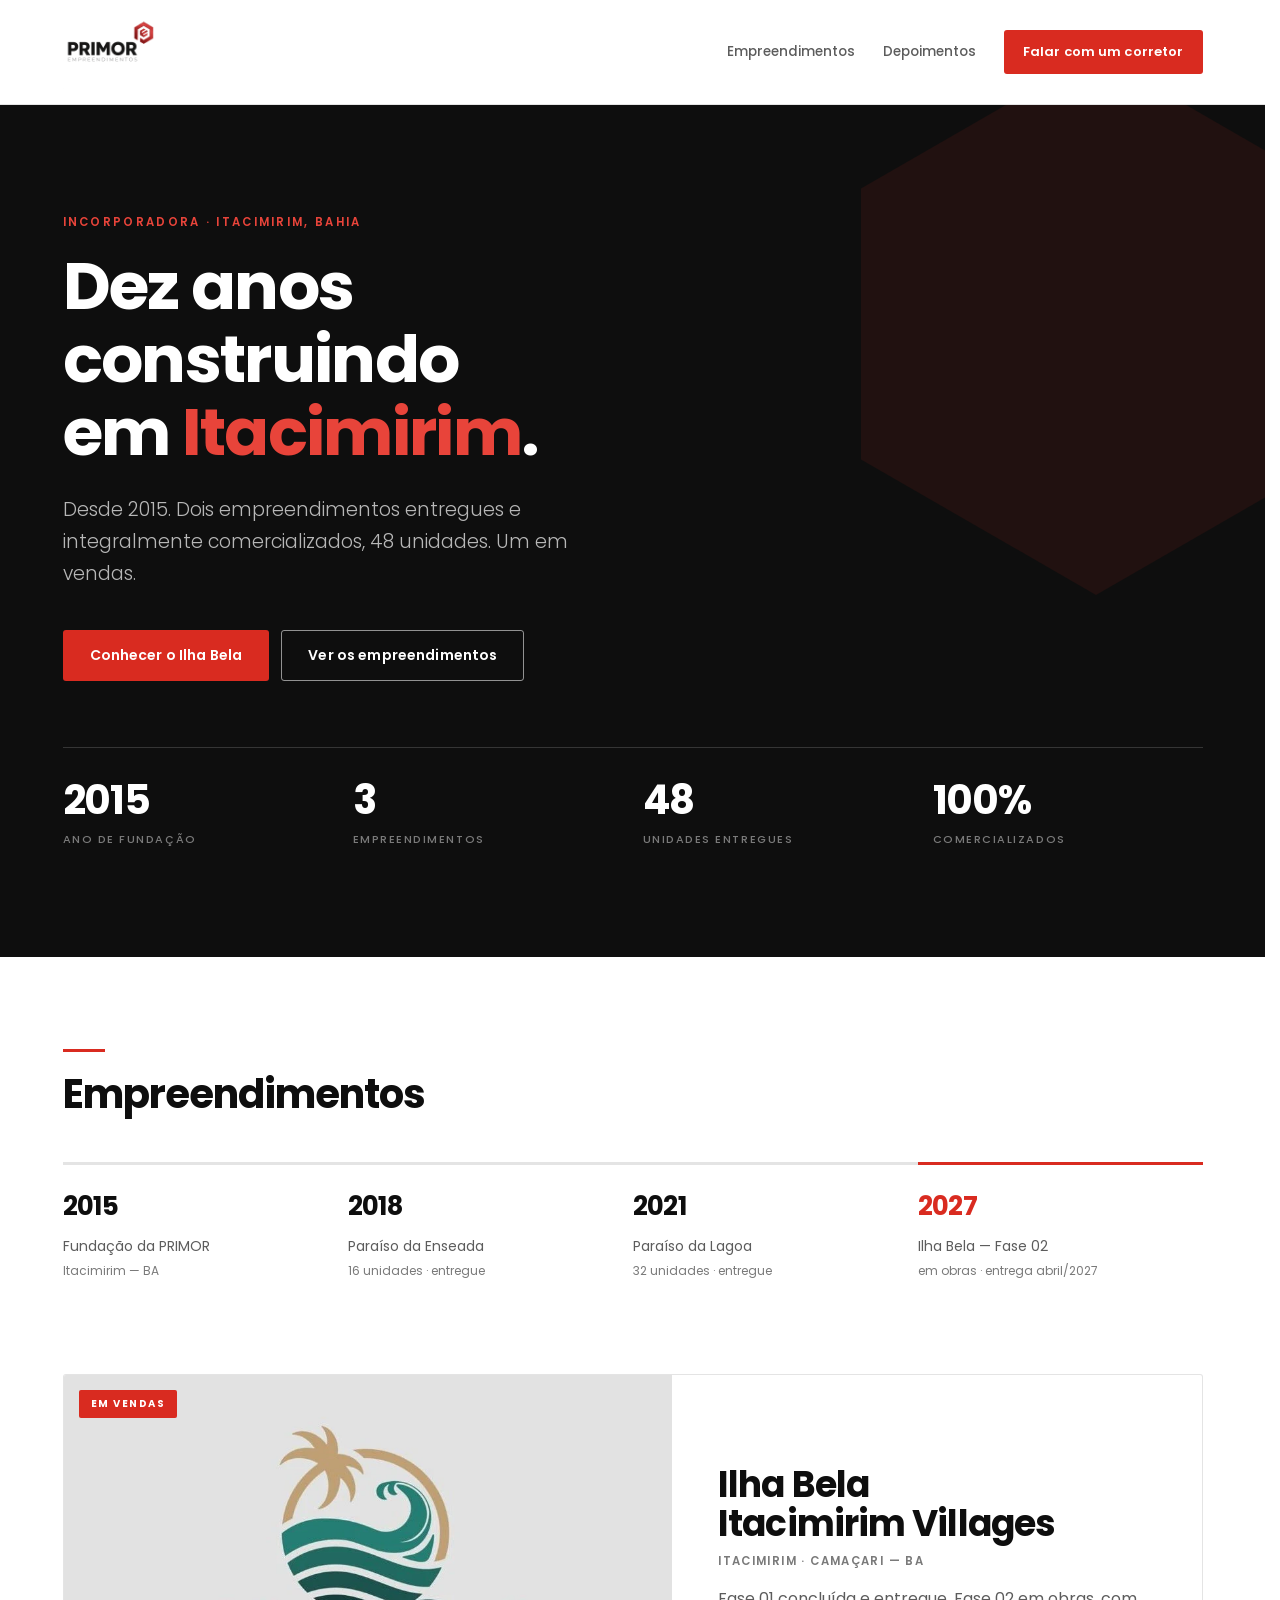
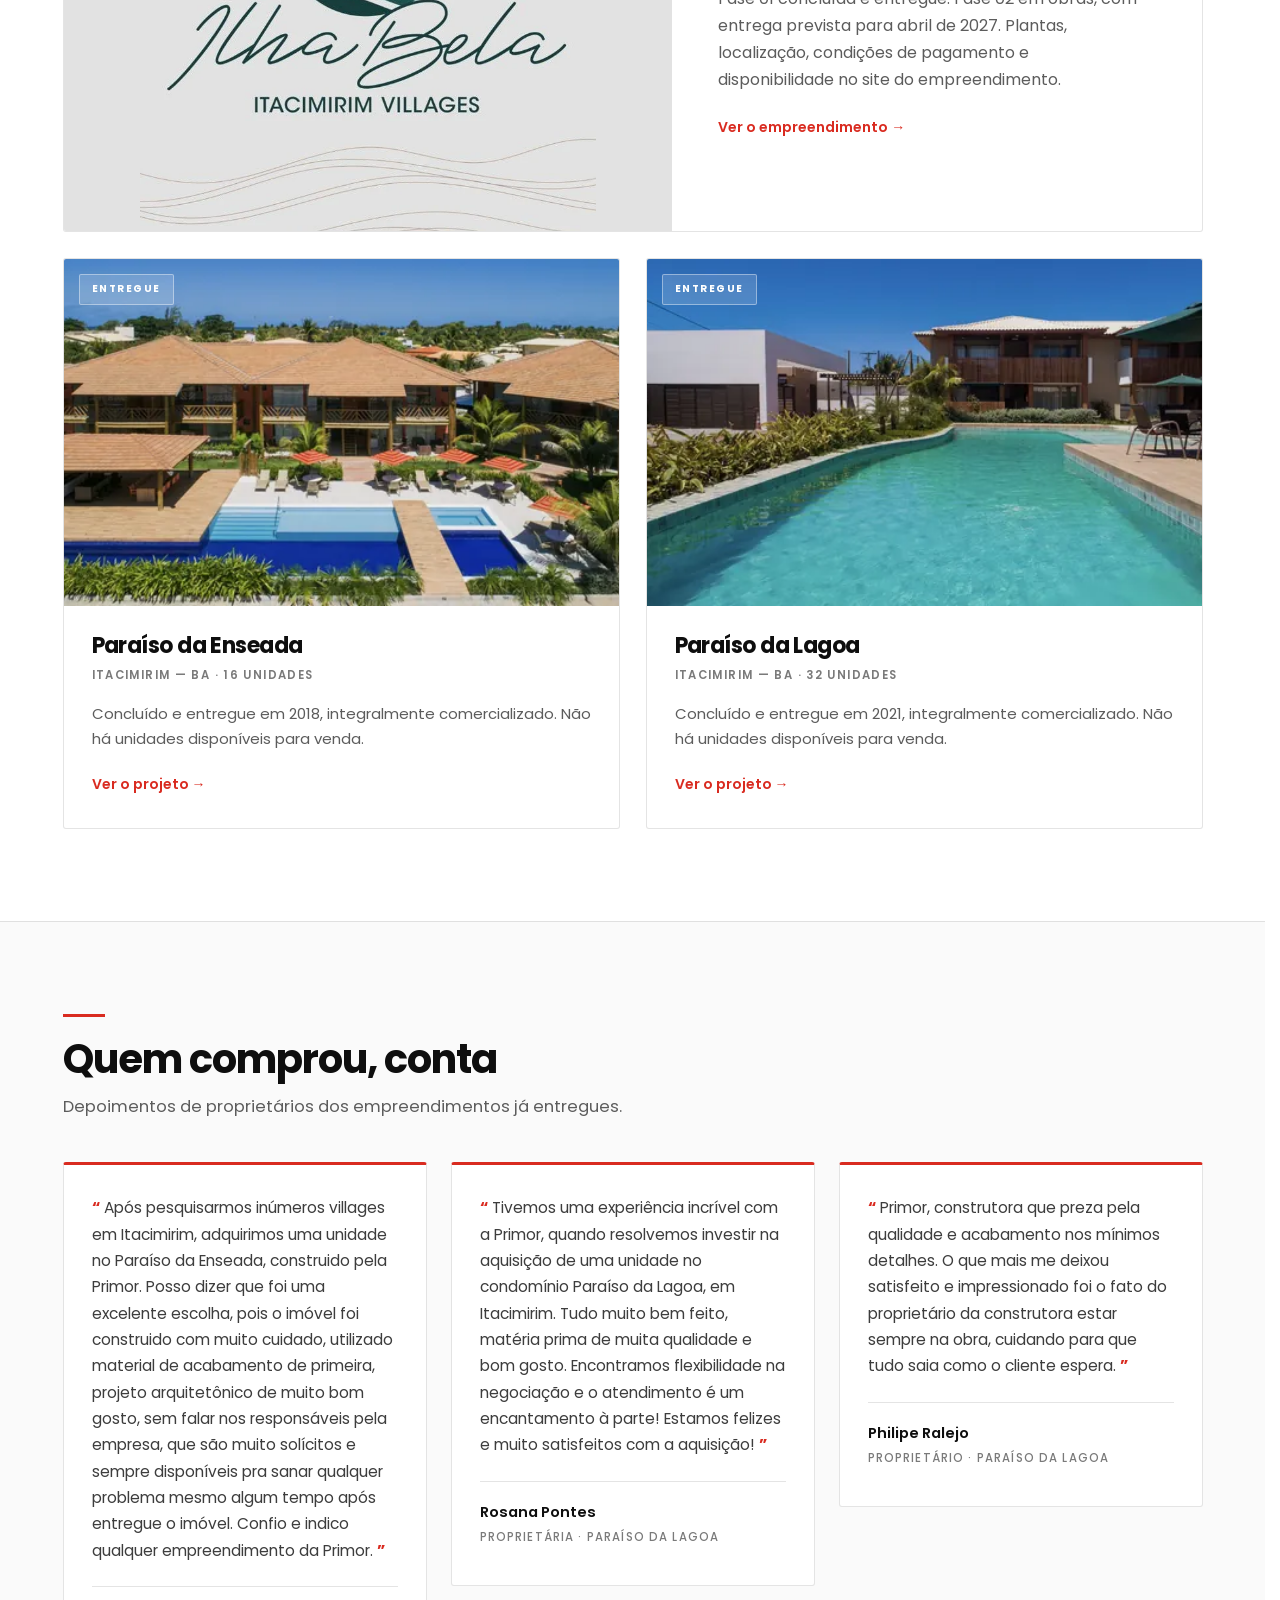
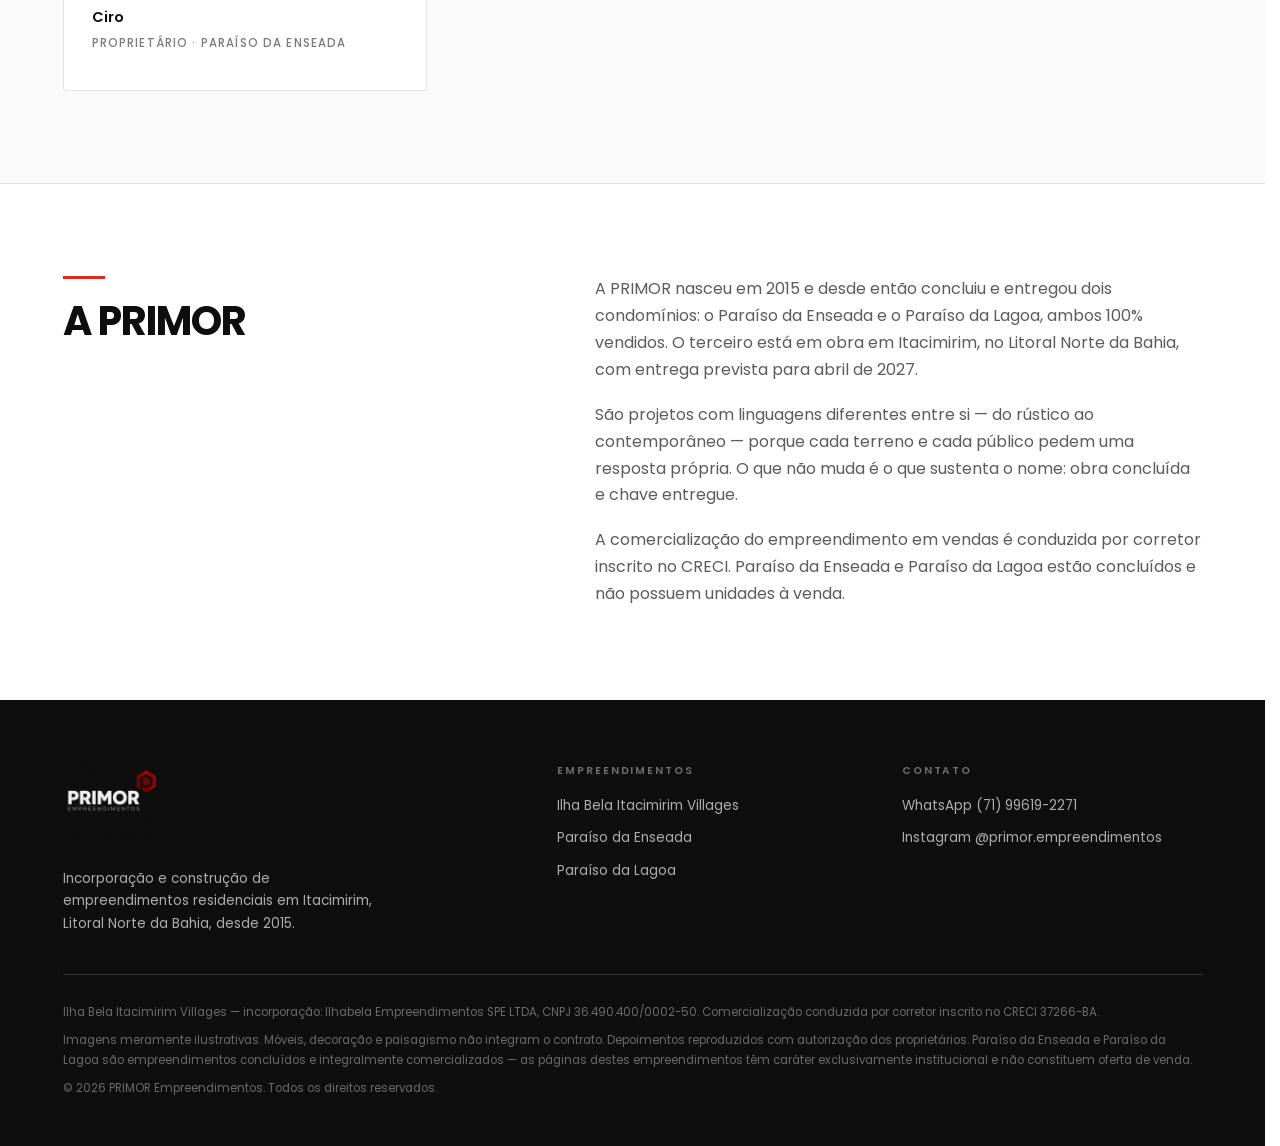
==== index.html @ a31a8852 "Capa do Ilha Bela passa a ser a logo oficial do empreendimento Substitui a composicao que eu tinha m" ====
<!doctype html>
<html lang="pt-BR">
<head>
<meta charset="utf-8">
<meta name="viewport" content="width=device-width, initial-scale=1">
<title>PRIMOR Empreendimentos — Incorporadora em Itacimirim, Bahia</title>
<meta name="description" content="Incorporadora atuante em Itacimirim, Litoral Norte da Bahia, desde 2015. Paraíso da Enseada e Paraíso da Lagoa entregues, 48 unidades. Ilha Bela Itacimirim Villages em vendas.">
<link rel="canonical" href="https://primor-construcoes.vercel.app/">

<meta property="og:type" content="website">
<meta property="og:locale" content="pt_BR">
<meta property="og:site_name" content="PRIMOR Empreendimentos">
<meta property="og:title" content="PRIMOR Empreendimentos — Incorporadora em Itacimirim, Bahia">
<meta property="og:description" content="Desde 2015 em Itacimirim. Três empreendimentos, 48 unidades entregues e um em vendas.">
<meta property="og:url" content="https://primor-construcoes.vercel.app/">
<!-- CONFIRMAR: og:image precisa ser foto real de empreendimento (1200x630), não a logo. -->
<meta property="og:image" content="https://primor-construcoes.vercel.app/assets/img/og-primor.jpg">
<meta name="twitter:card" content="summary_large_image">
<meta name="theme-color" content="#0e0e0e">

<link rel="preconnect" href="https://fonts.googleapis.com">
<link rel="preconnect" href="https://fonts.gstatic.com" crossorigin>
<link href="https://fonts.googleapis.com/css2?family=Poppins:wght@300;400;500;600;700;800&display=swap" rel="stylesheet">
<link rel="icon" type="image/png" sizes="32x32" href="/assets/img/favicon-32.png">
<link rel="apple-touch-icon" href="/assets/img/favicon-180.png">
<link rel="stylesheet" href="/assets/css/primor.css">

<style>
  /* ---- Hero: preto, como a logo. Vermelho so no acento. ---- */
  .hero {
    position: relative;
    background: var(--preto);
    color: #fff;
    padding: 108px 0 92px;
    overflow: hidden;
  }
  /* Hexagono da marca como textura de fundo, bem discreto. */
  .hero::before {
    content: ""; position: absolute; top: -52px; right: -66px;
    width: 470px; height: 542px;
    background: var(--vermelho); opacity: .09;
    clip-path: polygon(50% 0%, 100% 25%, 100% 75%, 50% 100%, 0% 75%, 0% 25%);
  }
  @media (max-width: 860px) { .hero::before { width: 320px; height: 370px; right: -120px; } }
  .hero .wrap { position: relative; z-index: 1; }
  .hero h1 { font-size: clamp(36px, 6vw, 66px); color: #fff; max-width: 16ch; }
  .hero h1 em { font-style: normal; color: var(--vermelho-vivo); }
  .hero p.lead {
    font-size: clamp(16px, 2vw, 19px); color: rgba(255,255,255,.7);
    max-width: 50ch; margin: 26px 0 0; font-weight: 300;
  }
  .hero .acoes { display: flex; flex-wrap: wrap; gap: 12px; margin-top: 40px; }

  .numeros {
    display: grid; grid-template-columns: repeat(4, 1fr);
    border-top: 1px solid var(--linha-clara);
    margin-top: 66px; padding-top: 32px; gap: 20px;
  }
  @media (max-width: 720px) { .numeros { grid-template-columns: repeat(2, 1fr); row-gap: 30px; } }
  .numeros dt { font-size: clamp(28px, 3.8vw, 40px); font-weight: 700; line-height: 1; color: #fff; letter-spacing: -.03em; }
  .numeros dd {
    margin: 10px 0 0; font-size: 11px; letter-spacing: .14em; text-transform: uppercase;
    color: rgba(255,255,255,.45); font-weight: 500;
  }

  /* ---- Empreendimentos ---- */
  .card {
    display: block; text-decoration: none;
    background: var(--branco); border: 1px solid var(--linha); border-radius: var(--radius);
    overflow: hidden;
    transition: transform .22s ease, box-shadow .22s ease, border-color .22s ease;
  }
  .card:hover { transform: translateY(-3px); box-shadow: 0 16px 36px rgba(14,14,14,.10); border-color: rgba(14,14,14,.22); }

  .card-foto { position: relative; background: var(--cinza-100); aspect-ratio: 16 / 10; }
  .card-foto img { width: 100%; height: 100%; object-fit: cover; }
  .card-foto .tag { position: absolute; top: 15px; left: 15px; }
  .card-foto.vazia::after {
    content: "foto pendente de catalogacao";
    position: absolute; inset: 0; display: flex; align-items: center; justify-content: center;
    font-size: 11px; letter-spacing: .14em; text-transform: uppercase; color: var(--cinza-500);
    background: repeating-linear-gradient(45deg, #f2f2f2, #f2f2f2 10px, #e8e8e8 10px, #e8e8e8 20px);
  }
  /* A capa do Ilha Bela e a logo do empreendimento, nao uma foto: ela e
     quadrada e o card e 4:3. Com "contain" nada e cortado, e o fundo do
     card usa o mesmo cinza da arte, entao as faixas laterais somem. */
  .card-foto--marca { background: #e2e2e2; }
  .card-foto--marca img { object-fit: contain; }
  .card:hover .card-foto--marca img { transform: none; }

  .card-corpo { padding: 28px 28px 30px; }
  .card-corpo h3 { font-size: 22px; margin-bottom: 8px; }
  .card-local {
    font-size: 11.5px; letter-spacing: .12em; text-transform: uppercase;
    color: var(--cinza-500); font-weight: 600; margin: 0 0 15px;
  }
  .card-corpo p.desc { margin: 0; color: var(--cinza-600); font-size: 15px; }
  .card-link { display: inline-block; margin-top: 22px; font-weight: 600; font-size: 14px; color: var(--vermelho); }

  /* O unico empreendimento em vendas ocupa o dobro do peso visual. */
  .destaque { display: grid; grid-template-columns: 1.15fr 1fr; margin-bottom: 26px; }
  @media (max-width: 880px) { .destaque { grid-template-columns: 1fr; } }
  .destaque .card-foto { aspect-ratio: 4 / 3; height: 100%; }
  .destaque .card-corpo { padding: 46px 46px 48px; display: flex; flex-direction: column; justify-content: center; }
  .destaque .card-corpo h3 { font-size: clamp(26px, 3.2vw, 36px); }
  .destaque .card-corpo p.desc { font-size: 16px; max-width: 42ch; }
  @media (max-width: 880px) { .destaque .card-corpo { padding: 30px 24px 34px; } }

  .grade-dupla { display: grid; grid-template-columns: 1fr 1fr; gap: 26px; }
  @media (max-width: 780px) { .grade-dupla { grid-template-columns: 1fr; } }

  /* ---- Linha do tempo ---- */
  .linha-tempo { display: grid; grid-template-columns: repeat(4, 1fr); gap: 0; margin-top: 46px; }
  @media (max-width: 820px) { .linha-tempo { grid-template-columns: 1fr 1fr; row-gap: 34px; } }
  @media (max-width: 460px) { .linha-tempo { grid-template-columns: 1fr; } }
  .marco { padding-right: 26px; border-top: 3px solid var(--cinza-200); padding-top: 20px; position: relative; }
  .marco.ativo { border-top-color: var(--vermelho); }
  .marco b { display: block; font-size: 26px; font-weight: 700; letter-spacing: -.02em; margin-bottom: 6px; }
  .marco.ativo b { color: var(--vermelho); }
  .marco span { font-size: 14px; color: var(--cinza-600); display: block; }
  .marco small { font-size: 12px; color: var(--cinza-500); display: block; margin-top: 3px; }

  /* ---- Sobre ---- */
  .sobre-grid { display: grid; grid-template-columns: 1fr 1.3fr; gap: 66px; align-items: start; }
  @media (max-width: 880px) { .sobre-grid { grid-template-columns: 1fr; gap: 30px; } }
  .sobre-grid p { color: var(--cinza-600); font-size: 16px; margin: 0 0 18px; }
  .sobre-grid p:last-child { margin-bottom: 0; }
</style>
<script>/* Marca que ha JavaScript: sem esta classe o CSS de movimento
   nao se aplica e a pagina aparece inteira, estatica. */
document.documentElement.classList.add("motion");</script>
</head>
<body>

<header class="topo">
  <div class="wrap">
    <!-- Wordmark tipografico. Quando a logo oficial estiver em
         /assets/img/logo-primor.svg, trocar este bloco por um <img>. -->
    <a class="marca" href="/">
      <img src="/assets/img/logo-primor.webp" alt="PRIMOR Empreendimentos" width="400" height="323">
    </a>
    <nav>
      <a href="#empreendimentos" class="oculta-mobile">Empreendimentos</a>
      <a href="#depoimentos" class="oculta-mobile">Depoimentos</a>
      <a class="btn btn-primario btn-compacto"
         href="https://wa.me/5571996192271?text=Ol%C3%A1%21%20Vim%20pelo%20site%20da%20PRIMOR%20e%20quero%20informa%C3%A7%C3%B5es%20sobre%20o%20Ilha%20Bela%20Itacimirim%20Villages."
         target="_blank" rel="noopener">Falar com um corretor</a>
    </nav>
  </div>
</header>

<main>

  <section class="hero">
    <div class="wrap">
      <p class="eyebrow eyebrow-claro">Incorporadora &middot; Itacimirim, Bahia</p>
      <h1>Dez anos construindo em <em>Itacimirim</em>.</h1>
      <p class="lead">
        Desde 2015. Dois empreendimentos entregues e integralmente comercializados,
        48 unidades. Um em vendas.
      </p>
      <div class="acoes">
        <a class="btn btn-primario" href="/ilhabela/">Conhecer o Ilha Bela</a>
        <a class="btn btn-inverso" href="#empreendimentos">Ver os empreendimentos</a>
      </div>

      <dl class="numeros">
        <div><dt>2015</dt><dd>Ano de fundação</dd></div>
        <div><dt>3</dt><dd>Empreendimentos</dd></div>
        <div><dt>48</dt><dd>Unidades entregues</dd></div>
        <div><dt>100%</dt><dd>Comercializados</dd></div>
      </dl>
    </div>
  </section>

  <section class="secao" id="empreendimentos">
    <div class="wrap">
      <hr class="filete">
      <h2 class="titulo-secao">Empreendimentos</h2>

      <div class="linha-tempo">
        <div class="marco">
          <b>2015</b><span>Fundação da PRIMOR</span><small>Itacimirim &mdash; BA</small>
        </div>
        <div class="marco">
          <b>2018</b><span>Paraíso da Enseada</span><small>16 unidades &middot; entregue</small>
        </div>
        <div class="marco">
          <b>2021</b><span>Paraíso da Lagoa</span><small>32 unidades &middot; entregue</small>
        </div>
        <div class="marco ativo">
          <b>2027</b><span>Ilha Bela &mdash; Fase 02</span><small>em obras &middot; entrega abril/2027</small>
        </div>
      </div>
    </div>
  </section>

  <section class="secao secao-cinza" style="padding-top:0; background:var(--branco); border:0;">
    <div class="wrap">

      <!-- DESTAQUE: unico empreendimento com unidades disponíveis. -->
      <a class="card destaque" href="/ilhabela/">
        <div class="card-foto card-foto--marca">
          <img src="/assets/img/capa-ilhabela.webp" alt="Ilha Bela Itacimirim Villages"
               width="696" height="696" fetchpriority="high">
          <span class="tag tag-vendas">Em vendas</span>
        </div>
        <div class="card-corpo">
          <h3>Ilha Bela Itacimirim Villages</h3>
          <p class="card-local">Itacimirim &middot; Camaçari &mdash; BA</p>
          <p class="desc">
            Fase 01 concluída e entregue. Fase 02 em obras, com entrega prevista para abril de 2027.
            Plantas, localização, condições de pagamento e disponibilidade no site do empreendimento.
          </p>
          <span class="card-link">Ver o empreendimento &rarr;</span>
        </div>
      </a>

      <div class="grade-dupla">

        <a class="card" href="/paraiso-da-enseada/">
          <div class="card-foto">
            <img src="/paraiso-da-enseada/fotos/019-thumb.webp" alt="Vista aérea do Paraíso da Enseada" loading="lazy" width="520" height="347">
            <span class="tag tag-entregue">Entregue</span>
          </div>
          <div class="card-corpo">
            <h3>Paraíso da Enseada</h3>
            <p class="card-local">Itacimirim &mdash; BA &middot; 16 unidades</p>
            <p class="desc">
              Concluído e entregue em 2018, integralmente comercializado.
              Não há unidades disponíveis para venda.
            </p>
            <span class="card-link">Ver o projeto &rarr;</span>
          </div>
        </a>

        <a class="card" href="/paraiso-da-lagoa/">
          <div class="card-foto">
            <img src="/paraiso-da-lagoa/fotos/002-thumb.webp" alt="Piscina do Paraíso da Lagoa" loading="lazy" width="520" height="347">
            <span class="tag tag-entregue">Entregue</span>
          </div>
          <div class="card-corpo">
            <h3>Paraíso da Lagoa</h3>
            <p class="card-local">Itacimirim &mdash; BA &middot; 32 unidades</p>
            <p class="desc">
              Concluído e entregue em 2021, integralmente comercializado.
              Não há unidades disponíveis para venda.
            </p>
            <span class="card-link">Ver o projeto &rarr;</span>
          </div>
        </a>

      </div>
    </div>
  </section>

  <section class="secao secao-cinza" id="depoimentos">
    <div class="wrap">
      <hr class="filete">
      <h2 class="titulo-secao" style="margin-bottom:12px;">Quem comprou, conta</h2>
      <p style="color:var(--cinza-600); max-width:54ch; margin:0 0 42px;">
        Depoimentos de proprietários dos empreendimentos já entregues.
      </p>

      <div class="depoimentos">

        <figure class="depoimento">
          <blockquote>
            Após pesquisarmos inúmeros villages em Itacimirim, adquirimos uma unidade no
            Paraíso da Enseada, construido pela Primor. Posso dizer que foi uma excelente
            escolha, pois o imóvel foi construido com muito cuidado, utilizado material de
            acabamento de primeira, projeto arquitetônico de muito bom gosto, sem falar nos
            responsáveis pela empresa, que são muito solícitos e sempre disponíveis pra sanar
            qualquer problema mesmo algum tempo após entregue o imóvel. Confio e indico
            qualquer empreendimento da Primor.
          </blockquote>
          <footer>
            <cite>Ciro</cite>
            <p class="origem">Proprietário &middot; Paraíso da Enseada</p>
          </footer>
        </figure>

        <figure class="depoimento">
          <blockquote>
            Tivemos uma experiência incrível com a Primor, quando resolvemos investir na
            aquisição de uma unidade no condomínio Paraíso da Lagoa, em Itacimirim. Tudo
            muito bem feito, matéria prima de muita qualidade e bom gosto. Encontramos
            flexibilidade na negociação e o atendimento é um encantamento à parte! Estamos
            felizes e muito satisfeitos com a aquisição!
          </blockquote>
          <footer>
            <cite>Rosana Pontes</cite>
            <p class="origem">Proprietária &middot; Paraíso da Lagoa</p>
          </footer>
        </figure>

        <figure class="depoimento">
          <blockquote>
            Primor, construtora que preza pela qualidade e acabamento nos mínimos detalhes.
            O que mais me deixou satisfeito e impressionado foi o fato do proprietário da
            construtora estar sempre na obra, cuidando para que tudo saia como o cliente espera.
          </blockquote>
          <footer>
            <cite>Philipe Ralejo</cite>
            <p class="origem">Proprietário &middot; Paraíso da Lagoa</p>
          </footer>
        </figure>

      </div>
    </div>
  </section>

  <section class="secao" id="sobre">
    <div class="wrap sobre-grid">
      <div>
        <hr class="filete">
        <h2 class="titulo-secao">A PRIMOR</h2>
      </div>
      <div>
        <p>
          A PRIMOR nasceu em 2015 e desde então concluiu e entregou dois condomínios:
          o Paraíso da Enseada e o Paraíso da Lagoa, ambos 100% vendidos. O terceiro está
          em obra em Itacimirim, no Litoral Norte da Bahia, com entrega prevista para
          abril de 2027.
        </p>
        <p>
          São projetos com linguagens diferentes entre si &mdash; do rústico ao contemporâneo
          &mdash; porque cada terreno e cada público pedem uma resposta própria. O que não
          muda é o que sustenta o nome: obra concluída e chave entregue.
        </p>
        <p>
          A comercialização do empreendimento em vendas é conduzida por corretor inscrito
          no CRECI. Paraíso da Enseada e Paraíso da Lagoa estão concluídos e não possuem
          unidades à venda.
        </p>
      </div>
    </div>
  </section>

</main>

<footer class="rodape">
  <div class="wrap">
    <div class="rodape-grid">
      <div>
        <a class="marca" href="/">
          <img src="/assets/img/logo-primor-branca.webp" alt="PRIMOR Empreendimentos" width="400" height="323">
        </a>
        <p style="margin:20px 0 0; max-width:36ch;">
          Incorporação e construção de empreendimentos residenciais em Itacimirim,
          Litoral Norte da Bahia, desde 2015.
        </p>
      </div>
      <div>
        <h4>Empreendimentos</h4>
        <ul>
          <li><a href="/ilhabela/">Ilha Bela Itacimirim Villages</a></li>
          <li><a href="/paraiso-da-enseada/">Paraíso da Enseada</a></li>
          <li><a href="/paraiso-da-lagoa/">Paraíso da Lagoa</a></li>
        </ul>
      </div>
      <div>
        <h4>Contato</h4>
        <ul>
          <li><a href="https://wa.me/5571996192271?text=Ol%C3%A1%21%20Vim%20pelo%20site%20da%20PRIMOR%20e%20quero%20informa%C3%A7%C3%B5es%20sobre%20o%20Ilha%20Bela%20Itacimirim%20Villages." target="_blank" rel="noopener">WhatsApp (71) 99619-2271</a></li>
          <li><a href="https://www.instagram.com/primor.empreendimentos/" target="_blank" rel="noopener">Instagram &#64;primor.empreendimentos</a></li>
        </ul>
      </div>
    </div>

    <div class="rodape-legal">
      <p>
        Ilha Bela Itacimirim Villages &mdash; incorporação: Ilhabela Empreendimentos SPE LTDA,
        CNPJ 36.490.400/0002-50. Comercialização conduzida por corretor inscrito no CRECI 37266-BA.
      </p>
      <p>
        Imagens meramente ilustrativas. Móveis, decoração e paisagismo não integram o contrato.
        Depoimentos reproduzidos com autorização dos proprietários.
        Paraíso da Enseada e Paraíso da Lagoa são empreendimentos concluídos e integralmente
        comercializados &mdash; as páginas destes empreendimentos têm caráter exclusivamente
        institucional e não constituem oferta de venda.
      </p>
      <p>&copy; <span id="ano">2026</span> PRIMOR Empreendimentos. Todos os direitos reservados.</p>
    </div>
  </div>
</footer>

<script>document.getElementById("ano").textContent = new Date().getFullYear();</script>

<script type="application/ld+json">
{
  "@context": "https://schema.org",
  "@type": "Organization",
  "name": "PRIMOR Empreendimentos",
  "url": "https://primor-construcoes.vercel.app/",
  "foundingDate": "2015",
  "areaServed": "Itacimirim, Camaçari, Bahia, Brasil",
  "description": "Incorporadora e construtora de empreendimentos residenciais em Itacimirim, Litoral Norte da Bahia, atuante desde 2015."
}
</script>

<script src="/assets/js/motion.js" defer></script>

</body>
</html>
---- assets/css/primor.css ----
/* ==========================================================================
   PRIMOR Empreendimentos — identidade visual da marca
   Usado por: / (home), /paraiso-da-enseada/, /paraiso-da-lagoa/
   NAO usado por /ilhabela/ (mantem a paleta propria do empreendimento).

   Proporcao da marca: a logo e ~90% preto e ~10% vermelho (so o hexagono).
   O site segue a mesma proporcao. Vermelho e acento — CTA, filete, tag de
   "em vendas", hover. Nunca superficie grande.
   ========================================================================== */

:root {
  color-scheme: light;

  /* Marca */
  --preto:        #0e0e0e;
  --preto-puro:   #000000;
  --vermelho:     #d92b20;  /* CONFIRMAR contra o arquivo original da logo */
  --vermelho-vivo:#e8443a;  /* hover */
  --vermelho-fundo:#a31c16; /* faceta escura do hexagono */

  /* Neutros */
  --branco:     #ffffff;
  --cinza-50:   #fafafa;
  --cinza-100:  #f2f2f2;
  --cinza-200:  #e4e4e4;
  --cinza-500:  #7a7a7a;
  --cinza-600:  #5c5c5c;
  --cinza-700:  #3d3d3d;
  --linha:      rgba(14, 14, 14, .11);
  --linha-clara:rgba(255, 255, 255, .16);

  --fonte: "Poppins", -apple-system, BlinkMacSystemFont, "Segoe UI", Roboto, sans-serif;

  --gutter: 20px;
  --maxw: 1180px;
  --radius: 3px;
}

*, *::before, *::after { box-sizing: border-box; }
html { -webkit-text-size-adjust: 100%; scroll-behavior: smooth; }

body {
  margin: 0;
  background: var(--branco);
  color: var(--preto);
  font-family: var(--fonte);
  font-size: 16.5px;
  line-height: 1.68;
  font-weight: 400;
  -webkit-font-smoothing: antialiased;
  overflow-x: hidden;
}

img { max-width: 100%; height: auto; display: block; }
a { color: inherit; }

h1, h2, h3 {
  font-family: var(--fonte);
  font-weight: 700;
  letter-spacing: -.025em;
  line-height: 1.1;
  margin: 0;
  text-wrap: balance;
}

.wrap { width: 100%; max-width: var(--maxw); margin: 0 auto; padding: 0 var(--gutter); }

.eyebrow {
  font-size: 11.5px;
  letter-spacing: .2em;
  text-transform: uppercase;
  font-weight: 600;
  color: var(--vermelho);
  margin: 0 0 18px;
}
.eyebrow-claro { color: var(--vermelho-vivo); }

/* --- Marcador de dado nao confirmado -------------------------------------
   Visivel de proposito. Nada com esta classe pode ir ao ar.                 */
.pendente {
  background: #fff3cd;
  border-bottom: 2px dotted #b8860b;
  color: #6b4e00;
  padding: 0 3px;
}

/* --- Marca ---------------------------------------------------------------
   O lockup da PRIMOR e quase quadrado (hexagono acima do wordmark), nao
   horizontal. Por isso o header e mais alto que o padrao: num header de 70px
   a logo caberia com ~55px de largura e "PRIMOR" ficaria ilegivel.
   ------------------------------------------------------------------------- */
.marca { display: inline-flex; text-decoration: none; line-height: 0; }
.marca img { height: 76px; width: auto; }
.rodape .marca img { height: 78px; }
@media (max-width: 640px) { .marca img { height: 58px; } }

/* --- Header ----------------------------------------------------------------
   104px porque a logo e um lockup quadrado: abaixo de ~76px de altura o
   "PRIMOR" vira borrao e o "EMPREENDIMENTOS" some.                           */
.topo {
  position: sticky; top: 0; z-index: 50;
  /* Fundo opaco, sem backdrop-filter: com o header encolhendo, o blur
     recompoe a cada quadro e deixa um fantasma da logo no tamanho antigo.
     A 93% de branco o efeito de vidro nem aparecia, e custava GPU em todo
     quadro de scroll. */
  background: #fff;
  border-bottom: 1px solid var(--linha);
}
.topo .wrap { display: flex; align-items: center; justify-content: space-between; height: 104px; gap: 16px; }
.topo nav { display: flex; align-items: center; gap: 28px; }

/* :not(.btn) e obrigatorio: sem isso este seletor (0,2,1) vence .btn-primario
   (0,1,0) e o texto do botao sai cinza em cima do vermelho. */
.topo nav a:not(.btn) {
  font-size: 13.5px; text-decoration: none; color: var(--cinza-600); font-weight: 500;
}
.topo nav a:not(.btn):hover { color: var(--vermelho); }
@media (max-width: 660px) { .topo nav a.oculta-mobile { display: none; } }
@media (max-width: 640px) { .topo .wrap { height: 84px; } }

/* --- Botoes ---------------------------------------------------------------- */
.btn {
  display: inline-flex; align-items: center; gap: 9px;
  padding: 13px 26px;
  font-family: var(--fonte); font-size: 14px; font-weight: 600; letter-spacing: .01em;
  text-decoration: none; border-radius: var(--radius);
  border: 1.5px solid transparent; cursor: pointer;
  transition: background .18s ease, color .18s ease, border-color .18s ease;
}
.btn-primario { background: var(--vermelho); color: #fff; }
.btn-primario:hover { background: var(--vermelho-vivo); }
.btn-preto { background: var(--preto); color: #fff; }
.btn-preto:hover { background: var(--vermelho); }
.btn-secundario { border-color: var(--preto); color: var(--preto); }
.btn-secundario:hover { background: var(--preto); color: #fff; }
.btn-inverso { border-color: rgba(255,255,255,.55); color: #fff; }
.btn-inverso:hover { background: #fff; color: var(--preto); }
.btn-compacto { padding: 10px 18px; font-size: 13px; }

/* --- Tags de status -------------------------------------------------------- */
.tag {
  display: inline-block;
  font-size: 10px; font-weight: 700; letter-spacing: .15em; text-transform: uppercase;
  padding: 6px 12px; border-radius: 2px;
}
.tag-vendas   { background: var(--vermelho); color: #fff; }
.tag-entregue { background: rgba(255,255,255,.15); color: #fff; border: 1px solid rgba(255,255,255,.4); }
.tag-entregue-claro { background: var(--cinza-100); color: var(--cinza-600); border: 1px solid var(--linha); }

/* --- Depoimentos (prova social) -------------------------------------------- */
/* align-items:start e necessario: sem isso todo card estica ate a altura do
   maior e o depoimento curto fica com um vao enorme acima do rodape. */
.depoimentos {
  display: grid; grid-template-columns: repeat(auto-fit, minmax(300px, 1fr));
  gap: 24px; align-items: start;
}
.depoimento {
  /* <figure> carrega margin: 1em 40px do user-agent — sem este reset o card
     encolhe 80px e desalinha da coluna do grid. */
  margin: 0;
  background: var(--branco); border: 1px solid var(--linha);
  border-top: 3px solid var(--vermelho);
  padding: 30px 28px 26px; border-radius: var(--radius);
  display: flex; flex-direction: column;
}
.depoimento blockquote {
  margin: 0 0 22px; font-size: 15.5px; line-height: 1.7; color: var(--cinza-700);
  quotes: "\201C" "\201D";
}
.depoimento blockquote::before { content: open-quote; color: var(--vermelho); font-weight: 700; }
.depoimento blockquote::after  { content: close-quote; color: var(--vermelho); font-weight: 700; }
.depoimento footer { margin-top: auto; padding-top: 18px; border-top: 1px solid var(--linha); }
.depoimento cite { font-style: normal; font-weight: 600; font-size: 14.5px; display: block; }
.depoimento .origem {
  font-size: 11.5px; letter-spacing: .1em; text-transform: uppercase;
  color: var(--cinza-500); margin-top: 4px; font-weight: 500;
}

/* --- Rodape institucional -------------------------------------------------- */
.rodape { background: var(--preto); color: rgba(255,255,255,.66); padding: 62px 0 38px; font-size: 13.5px; }
.rodape a { color: rgba(255,255,255,.66); }
.rodape-grid {
  display: grid; grid-template-columns: 1.5fr 1fr 1fr; gap: 44px;
  padding-bottom: 38px; border-bottom: 1px solid var(--linha-clara);
}
@media (max-width: 780px) { .rodape-grid { grid-template-columns: 1fr; gap: 30px; } }
.rodape h4 {
  font-size: 10.5px; letter-spacing: .18em; text-transform: uppercase;
  color: rgba(255,255,255,.4); margin: 0 0 15px; font-weight: 600;
}
.rodape ul { list-style: none; margin: 0; padding: 0; }
.rodape li { margin-bottom: 10px; }
.rodape li a { text-decoration: none; }
.rodape li a:hover { color: var(--vermelho-vivo); }
.rodape-legal { padding-top: 28px; font-size: 11.5px; line-height: 1.7; color: rgba(255,255,255,.38); }
.rodape-legal p { margin: 0 0 9px; }

/* --- Utilidades ------------------------------------------------------------ */
.secao { padding: 92px 0; }
@media (max-width: 780px) { .secao { padding: 60px 0; } }
.secao-cinza { background: var(--cinza-50); border-top: 1px solid var(--linha); border-bottom: 1px solid var(--linha); }
.filete { width: 42px; height: 3px; background: var(--vermelho); border: 0; margin: 0 0 20px; }
.titulo-secao { font-size: clamp(27px, 3.7vw, 40px); }

/* ==========================================================================
   MOVIMENTO
   Tudo aqui depende da classe .motion no <html>, colocada por um script
   inline no <head>. Sem JavaScript a classe nunca entra e a pagina aparece
   inteira, estatica — nunca invisivel esperando um script que falhou.
   ========================================================================== */

/* --- Transicao entre paginas ----------------------------------------------
   Duas linhas fazem a navegacao entre /, /paraiso-da-enseada/ e
   /paraiso-da-lagoa/ deixar de piscar em branco. Navegador sem suporte
   simplesmente navega como antes.                                           */
@view-transition { navigation: auto; }

::view-transition-old(root) { animation: vt-sai .2s ease both; }
::view-transition-new(root) { animation: vt-entra .3s ease both; }
@keyframes vt-sai   { to   { opacity: 0; transform: translateY(-6px); } }
@keyframes vt-entra { from { opacity: 0; transform: translateY(10px); } }

/* --- Entrada no scroll -----------------------------------------------------
   So opacity e transform: o navegador desenha as duas na placa de video,
   sem recalcular o layout da pagina a cada quadro.                          */
/* A lista precisa estar no CSS, nao num atributo posto pelo JS: o script so
   roda depois do parse, e o elemento apareceria por um instante antes de
   sumir. Nada do hero entra aqui — animar o que ja esta na tela ao abrir
   atrasa o LCP, a medida que o Google usa em ranqueamento e no Ads.         */
/* :where() nao soma especificidade. Sem ele, ".motion .secao .filete"
   (0,3,0) venceria ".motion .visivel" (0,2,0) e o elemento receberia a
   classe mas continuaria invisivel — foi exatamente o que aconteceu. */
.motion :where(
  .secao .filete,
  .titulo-secao,
  .marco,
  .card,
  .depoimento,
  .ficha > div,
  .texto-institucional p,
  .sobre-grid > div,
  .galeria-item,
  .cta-ilhabela h2,
  .cta-ilhabela p,
  .cta-ilhabela .btn,
  .secao-cinza > .wrap > p
) {
  opacity: var(--rv-opacidade, 0);
  transform: translateY(var(--rv-deslocamento, 14px));
  transition: opacity .55s cubic-bezier(.22, .61, .36, 1),
              transform .55s cubic-bezier(.22, .61, .36, 1);
  transition-delay: calc(var(--atraso, 0) * 60ms);
}
.motion .visivel { opacity: 1; transform: none; }
/* O que ja esta na tela quando a pagina abre aparece sem animar. */
.motion .instantaneo { transition: none; }

/* --- Header que encolhe ----------------------------------------------------
   Unica excecao a regra de so animar transform/opacity: a altura do header
   muda o layout de verdade e nao ha como falsear isso com transform sem
   deixar uma faixa vazia. E um elemento so, uma vez por mudanca de direcao
   do scroll — o custo e pontual, nao por quadro numa lista.                 */
.motion .topo .wrap,
.motion .marca img { transition: height .3s cubic-bezier(.4, 0, .2, 1); }
.motion .topo { transition: box-shadow .3s ease; }
.motion .topo.compacto .wrap { height: 72px; }
.motion .topo.compacto .marca img { height: 50px; }
.motion .topo.compacto { box-shadow: 0 2px 18px rgba(14, 14, 14, .09); }
@media (max-width: 640px) {
  .motion .topo.compacto .wrap { height: 64px; }
  .motion .topo.compacto .marca img { height: 44px; }
}

/* --- Microinteracoes -------------------------------------------------------- */
.card { transition: transform .22s ease, box-shadow .22s ease, border-color .22s ease; }
.card .card-foto img { transition: transform .5s cubic-bezier(.22, .61, .36, 1); }
.card:hover .card-foto img { transform: scale(1.04); }
.card .card-link { transition: gap .2s ease; }
.btn { transition: background .18s ease, color .18s ease, border-color .18s ease,
                   transform .18s ease; }
.btn:active { transform: translateY(1px); }

/* --- Acessibilidade ---------------------------------------------------------
   O sistema operacional tem "reduzir movimento", usado por quem tem
   enxaqueca vestibular, epilepsia fotossensivel ou enjoa com animacao.
   Aqui todo o movimento e desligado, e o conteudo aparece inteiro.          */
@media (prefers-reduced-motion: reduce) {
  html { scroll-behavior: auto; }
  *, *::before, *::after {
    animation-duration: .01ms !important;
    animation-iteration-count: 1 !important;
    transition-duration: .01ms !important;
  }
  /* Variavel herdada: desliga a entrada na raiz e todo o grupo nasce
     visivel, sem precisar repetir a lista de seletores nem usar
     !important, que quebraria transforms legitimos (hover dos cards,
     centralizacao do hexagono no CTA).                                  */
  .motion { --rv-opacidade: 1; --rv-deslocamento: 0px; }
}
@media (prefers-reduced-motion: reduce) {
  @view-transition { navigation: none; }
}

/* O lightbox usa a mesma API de transicao das paginas. Sem isto, a animacao
   de troca de pagina rodaria junto e a pagina inteira piscaria ao abrir uma
   foto — so a miniatura deve se mover. */
html.vt-lightbox::view-transition-old(root),
html.vt-lightbox::view-transition-new(root) { animation: none; }
::view-transition-group(foto-ativa) { animation-duration: .35s; }

/* Evita o pulo lateral quando o lightbox tira a barra de rolagem. */
html { scrollbar-gutter: stable; }
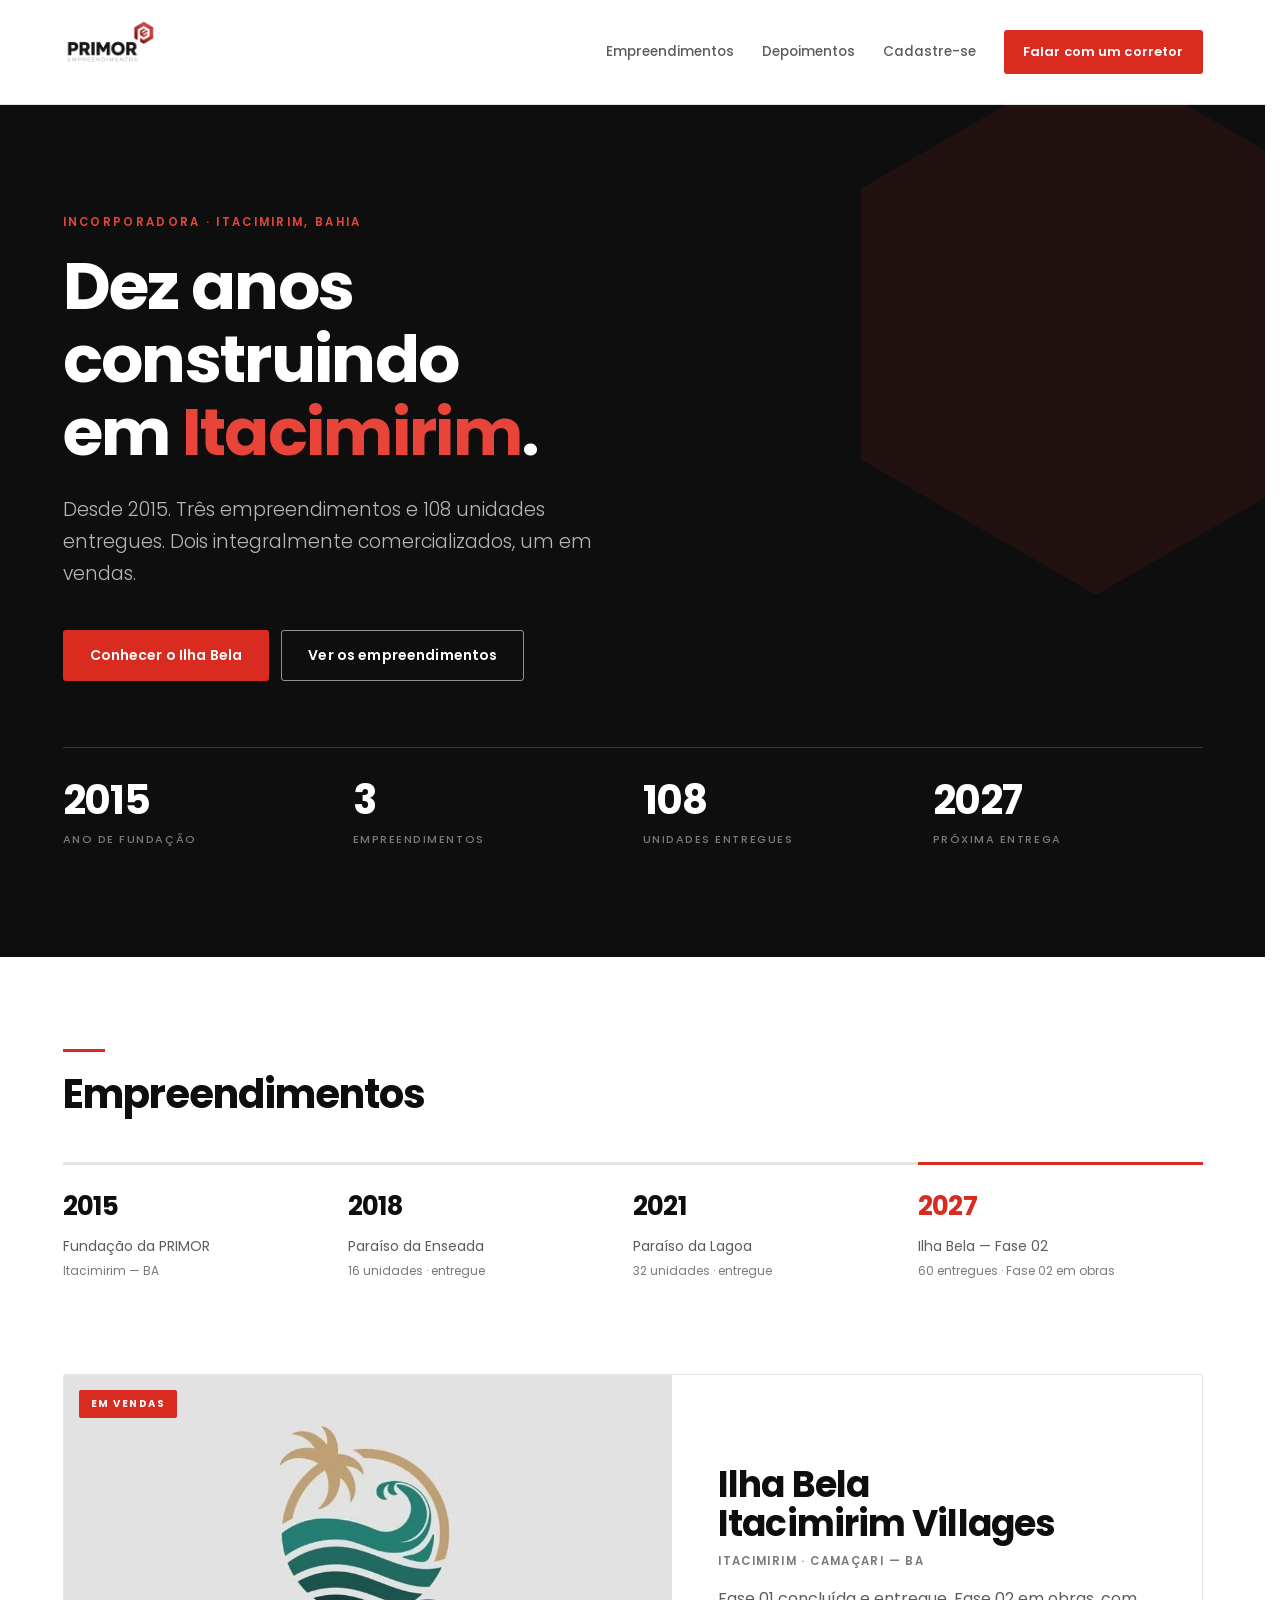
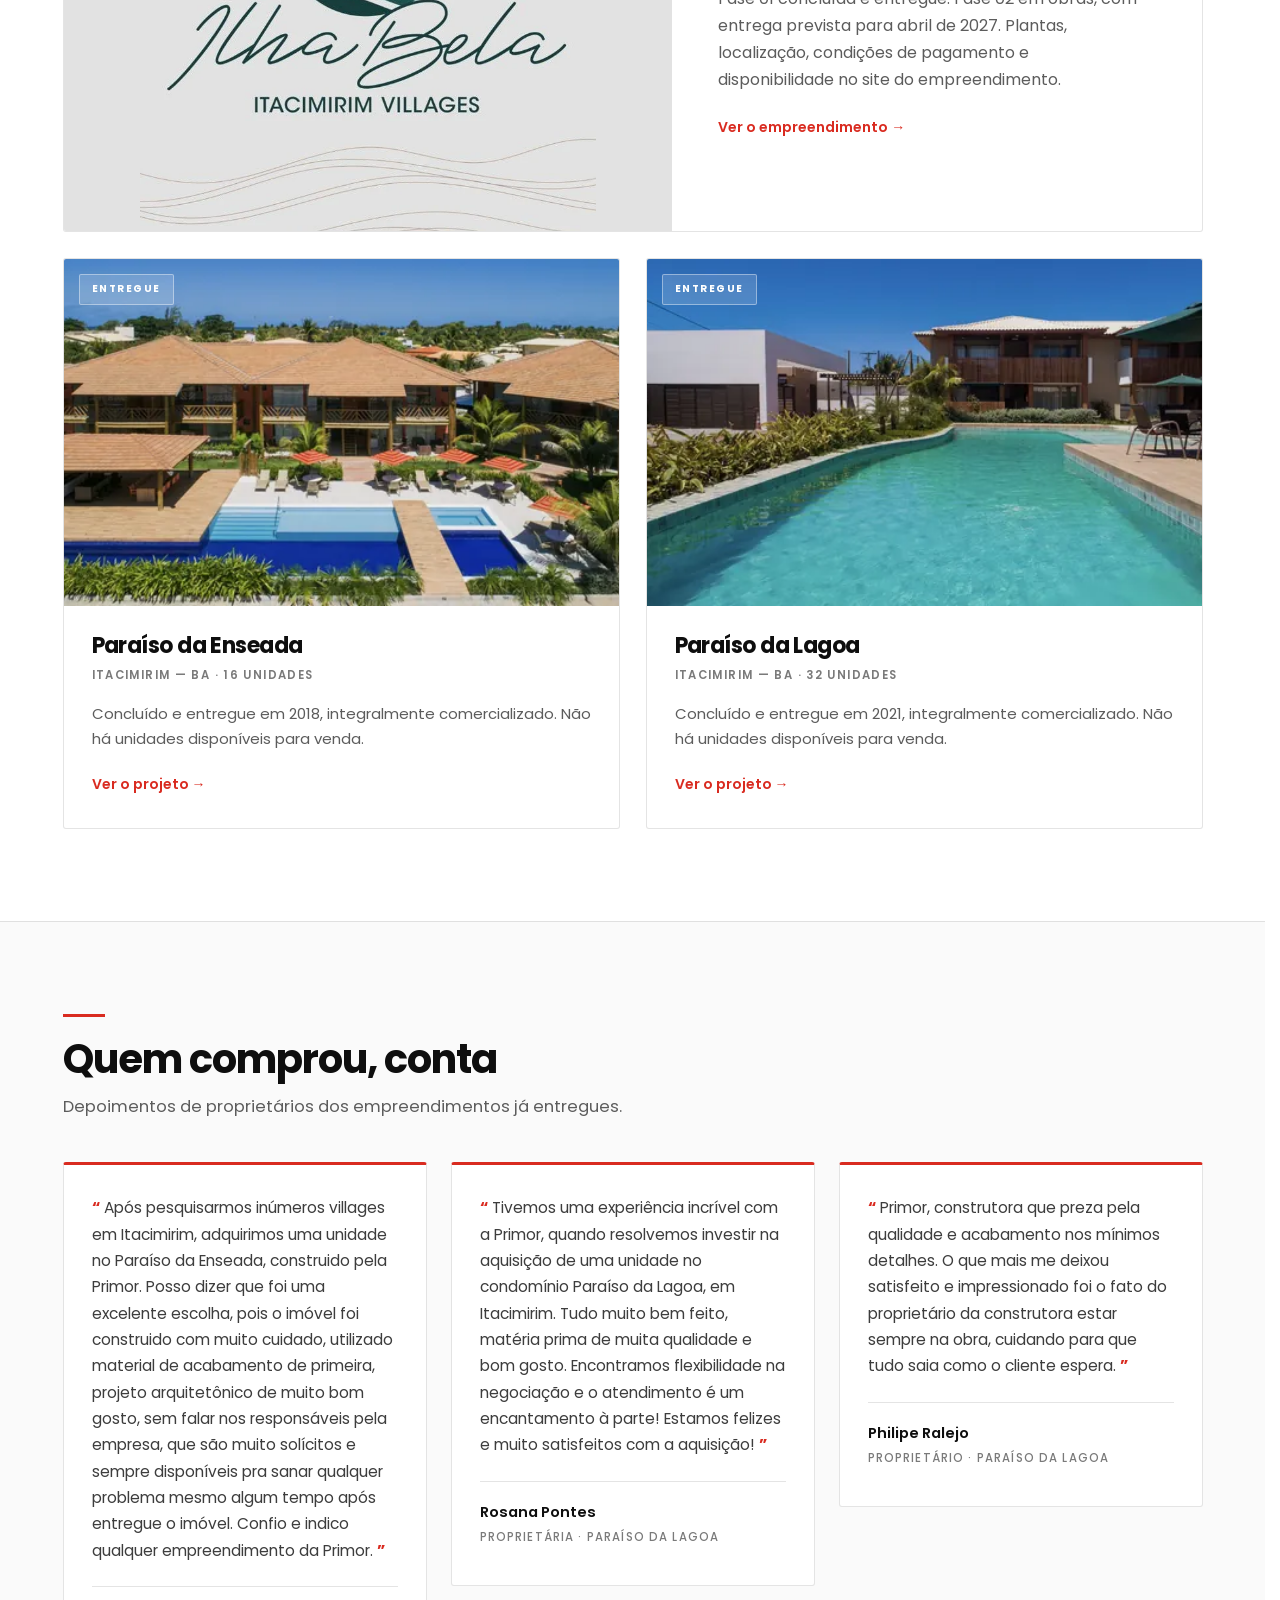
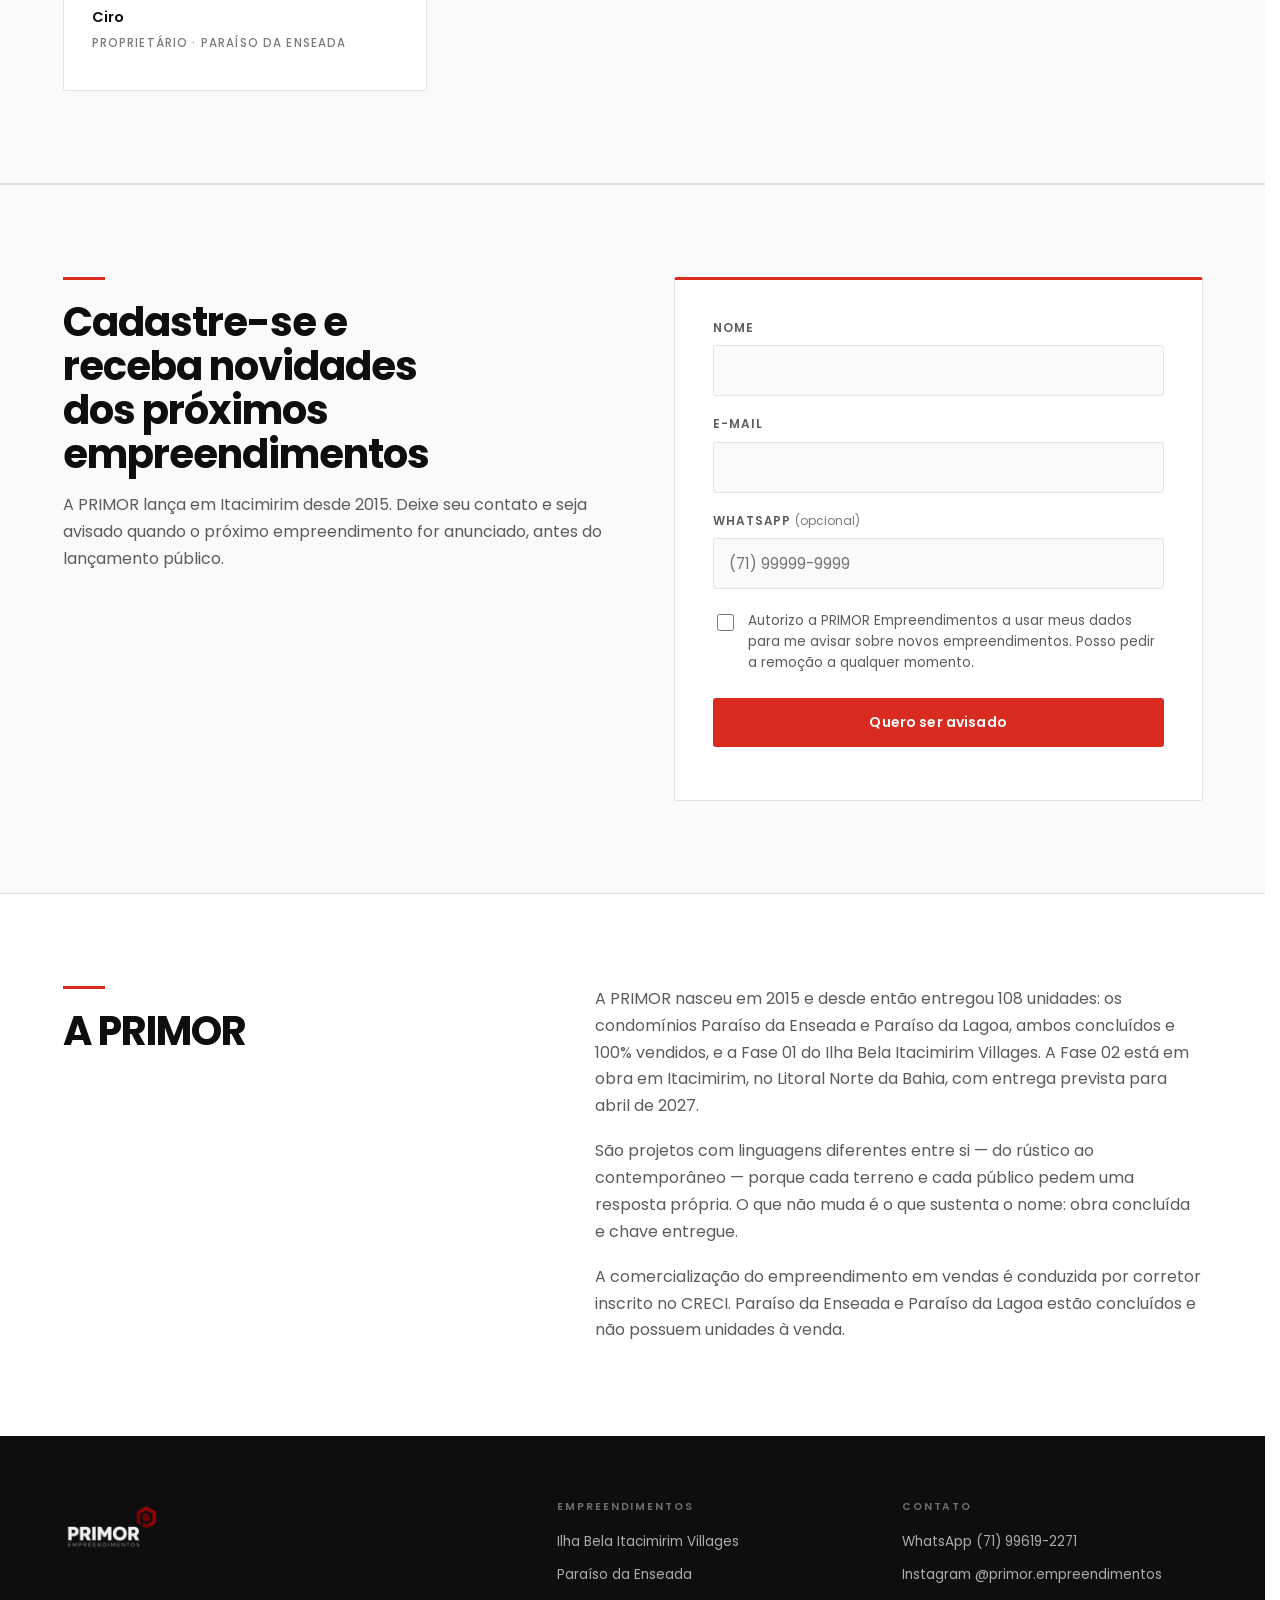
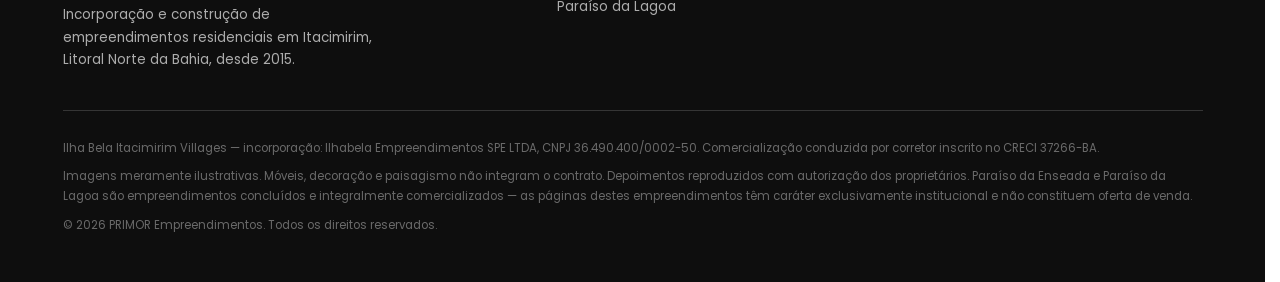
==== commit 172f9daf: "108 unidades entregues e formulario de cadastro na home As unidades entregues passam de 48 para 108:" ====
--- a/index.html
+++ b/index.html
@@ -4,14 +4,14 @@
 <meta charset="utf-8">
 <meta name="viewport" content="width=device-width, initial-scale=1">
 <title>PRIMOR Empreendimentos — Incorporadora em Itacimirim, Bahia</title>
-<meta name="description" content="Incorporadora atuante em Itacimirim, Litoral Norte da Bahia, desde 2015. Paraíso da Enseada e Paraíso da Lagoa entregues, 48 unidades. Ilha Bela Itacimirim Villages em vendas.">
+<meta name="description" content="Incorporadora atuante em Itacimirim, Litoral Norte da Bahia, desde 2015. Três empreendimentos e 108 unidades entregues. Ilha Bela Itacimirim Villages em vendas.">
 <link rel="canonical" href="https://primor-construcoes.vercel.app/">
 
 <meta property="og:type" content="website">
 <meta property="og:locale" content="pt_BR">
 <meta property="og:site_name" content="PRIMOR Empreendimentos">
 <meta property="og:title" content="PRIMOR Empreendimentos — Incorporadora em Itacimirim, Bahia">
-<meta property="og:description" content="Desde 2015 em Itacimirim. Três empreendimentos, 48 unidades entregues e um em vendas.">
+<meta property="og:description" content="Desde 2015 em Itacimirim. Três empreendimentos, 108 unidades entregues e um em vendas.">
 <meta property="og:url" content="https://primor-construcoes.vercel.app/">
 <!-- CONFIRMAR: og:image precisa ser foto real de empreendimento (1200x630), não a logo. -->
 <meta property="og:image" content="https://primor-construcoes.vercel.app/assets/img/og-primor.jpg">
@@ -142,6 +142,7 @@
     <nav>
       <a href="#empreendimentos" class="oculta-mobile">Empreendimentos</a>
       <a href="#depoimentos" class="oculta-mobile">Depoimentos</a>
+      <a href="#cadastro" class="oculta-mobile">Cadastre-se</a>
       <a class="btn btn-primario btn-compacto"
          href="https://wa.me/5571996192271?text=Ol%C3%A1%21%20Vim%20pelo%20site%20da%20PRIMOR%20e%20quero%20informa%C3%A7%C3%B5es%20sobre%20o%20Ilha%20Bela%20Itacimirim%20Villages."
          target="_blank" rel="noopener">Falar com um corretor</a>
@@ -156,8 +157,8 @@
       <p class="eyebrow eyebrow-claro">Incorporadora &middot; Itacimirim, Bahia</p>
       <h1>Dez anos construindo em <em>Itacimirim</em>.</h1>
       <p class="lead">
-        Desde 2015. Dois empreendimentos entregues e integralmente comercializados,
-        48 unidades. Um em vendas.
+        Desde 2015. Três empreendimentos e 108 unidades entregues.
+        Dois integralmente comercializados, um em vendas.
       </p>
       <div class="acoes">
         <a class="btn btn-primario" href="/ilhabela/">Conhecer o Ilha Bela</a>
@@ -167,8 +168,8 @@
       <dl class="numeros">
         <div><dt>2015</dt><dd>Ano de fundação</dd></div>
         <div><dt>3</dt><dd>Empreendimentos</dd></div>
-        <div><dt>48</dt><dd>Unidades entregues</dd></div>
-        <div><dt>100%</dt><dd>Comercializados</dd></div>
+        <div><dt>108</dt><dd>Unidades entregues</dd></div>
+        <div><dt>2027</dt><dd>Próxima entrega</dd></div>
       </dl>
     </div>
   </section>
@@ -189,7 +190,7 @@
           <b>2021</b><span>Paraíso da Lagoa</span><small>32 unidades &middot; entregue</small>
         </div>
         <div class="marco ativo">
-          <b>2027</b><span>Ilha Bela &mdash; Fase 02</span><small>em obras &middot; entrega abril/2027</small>
+          <b>2027</b><span>Ilha Bela &mdash; Fase 02</span><small>60 entregues &middot; Fase 02 em obras</small>
         </div>
       </div>
     </div>
@@ -310,6 +311,57 @@
     </div>
   </section>
 
+
+  <section class="secao secao-cinza" id="cadastro">
+    <div class="wrap cadastro-grid">
+      <div>
+        <hr class="filete">
+        <h2 class="titulo-secao" style="margin-bottom:16px;">Cadastre-se e receba novidades<br>dos próximos empreendimentos</h2>
+        <p>
+          A PRIMOR lança em Itacimirim desde 2015. Deixe seu contato e seja avisado
+          quando o próximo empreendimento for anunciado, antes do lançamento público.
+        </p>
+      </div>
+
+      <form class="cadastro-caixa" data-cadastro novalidate>
+        <div class="campo">
+          <label for="cad-nome">Nome</label>
+          <input type="text" id="cad-nome" name="nome" autocomplete="name" required>
+          <span class="erro">Informe seu nome.</span>
+        </div>
+
+        <div class="campo">
+          <label for="cad-email">E-mail</label>
+          <input type="email" id="cad-email" name="email" autocomplete="email" required>
+          <span class="erro">Informe um e-mail válido.</span>
+        </div>
+
+        <div class="campo">
+          <label for="cad-telefone">WhatsApp <span class="opcional">(opcional)</span></label>
+          <input type="tel" id="cad-telefone" name="telefone" autocomplete="tel"
+                 inputmode="tel" placeholder="(71) 99999-9999">
+        </div>
+
+        <!-- Armadilha de robo: fica fora da tela e ninguem preenche a mao. -->
+        <div class="armadilha" aria-hidden="true">
+          <label for="cad-site">Deixe em branco</label>
+          <input type="text" id="cad-site" name="site" tabindex="-1" autocomplete="off">
+        </div>
+
+        <div class="consentimento" data-invalido="false">
+          <input type="checkbox" id="cad-aceite" name="aceite" value="sim">
+          <label for="cad-aceite">
+            Autorizo a PRIMOR Empreendimentos a usar meus dados para me avisar sobre
+            novos empreendimentos. Posso pedir a remoção a qualquer momento.
+          </label>
+        </div>
+
+        <button type="submit" class="btn btn-primario">Quero ser avisado</button>
+        <p class="cadastro-estado" role="status" aria-live="polite"></p>
+      </form>
+    </div>
+  </section>
+
   <section class="secao" id="sobre">
     <div class="wrap sobre-grid">
       <div>
@@ -318,10 +370,10 @@
       </div>
       <div>
         <p>
-          A PRIMOR nasceu em 2015 e desde então concluiu e entregou dois condomínios:
-          o Paraíso da Enseada e o Paraíso da Lagoa, ambos 100% vendidos. O terceiro está
-          em obra em Itacimirim, no Litoral Norte da Bahia, com entrega prevista para
-          abril de 2027.
+          A PRIMOR nasceu em 2015 e desde então entregou 108 unidades: os condomínios
+          Paraíso da Enseada e Paraíso da Lagoa, ambos concluídos e 100% vendidos, e a
+          Fase 01 do Ilha Bela Itacimirim Villages. A Fase 02 está em obra em Itacimirim,
+          no Litoral Norte da Bahia, com entrega prevista para abril de 2027.
         </p>
         <p>
           São projetos com linguagens diferentes entre si &mdash; do rústico ao contemporâneo
@@ -385,7 +437,16 @@
   </div>
 </footer>
 
-<script>document.getElementById("ano").textContent = new Date().getFullYear();</script>
+<script>
+  document.getElementById("ano").textContent = new Date().getFullYear();
+
+  /* CONFIRMAR: destino do formulario de cadastro. Enquanto estiver vazio,
+     o formulario recusa o envio e checar_pendencias.sh bloqueia a
+     publicacao — melhor do que fingir sucesso e perder o cadastro.
+     Ver "Formulario de cadastro" no README. */
+  window.CADASTRO_ENDPOINT = "";
+</script>
+<script src="/assets/js/formulario.js" defer></script>
 
 <script type="application/ld+json">
 {
--- a/assets/css/primor.css
+++ b/assets/css/primor.css
@@ -243,7 +243,8 @@
   .cta-ilhabela h2,
   .cta-ilhabela p,
   .cta-ilhabela .btn,
-  .secao-cinza > .wrap > p
+  .secao-cinza > .wrap > p,
+  .cadastro-caixa
 ) {
   opacity: var(--rv-opacidade, 0);
   transform: translateY(var(--rv-deslocamento, 14px));
@@ -310,3 +311,56 @@
 
 /* Evita o pulo lateral quando o lightbox tira a barra de rolagem. */
 html { scrollbar-gutter: stable; }
+
+/* --- Formulario de cadastro ------------------------------------------------ */
+.cadastro-caixa {
+  background: var(--branco); border: 1px solid var(--linha);
+  border-top: 3px solid var(--vermelho); border-radius: var(--radius);
+  padding: 38px 38px 34px; max-width: 620px;
+}
+@media (max-width: 560px) { .cadastro-caixa { padding: 26px 22px 24px; } }
+
+.campo { margin-bottom: 18px; }
+.campo label {
+  display: block; font-size: 12px; font-weight: 600; letter-spacing: .08em;
+  text-transform: uppercase; color: var(--cinza-600); margin-bottom: 7px;
+}
+.campo label .opcional { font-weight: 400; text-transform: none; letter-spacing: 0; color: var(--cinza-500); }
+.campo input[type="text"],
+.campo input[type="email"],
+.campo input[type="tel"] {
+  width: 100%; padding: 13px 15px;
+  font-family: var(--fonte); font-size: 15.5px; color: var(--preto);
+  background: var(--cinza-50); border: 1px solid var(--cinza-200);
+  border-radius: var(--radius); transition: border-color .18s ease, background .18s ease;
+}
+.campo input:focus {
+  outline: none; background: var(--branco);
+  border-color: var(--vermelho); box-shadow: 0 0 0 3px rgba(217, 43, 32, .12);
+}
+.campo input[aria-invalid="true"] { border-color: var(--vermelho); }
+.campo .erro { display: none; font-size: 12.5px; color: var(--vermelho); margin-top: 6px; font-weight: 500; }
+.campo input[aria-invalid="true"] ~ .erro { display: block; }
+
+.consentimento { display: flex; gap: 11px; align-items: flex-start; margin: 22px 0 24px; }
+.consentimento input { margin-top: 3px; width: 17px; height: 17px; accent-color: var(--vermelho); flex: none; }
+.consentimento label { font-size: 13.5px; color: var(--cinza-600); line-height: 1.55; }
+.consentimento[data-invalido="true"] label { color: var(--vermelho); }
+
+/* Armadilha de robo: invisivel para gente, preenchida por script automatico.
+   Fora da tela em vez de display:none, que alguns robos detectam. */
+.armadilha {
+  position: absolute; left: -9999px; width: 1px; height: 1px;
+  overflow: hidden; opacity: 0;
+}
+
+.cadastro-estado { margin-top: 16px; font-size: 14px; font-weight: 500; min-height: 1.2em; }
+.cadastro-estado[data-tipo="erro"] { color: var(--vermelho); }
+.cadastro-estado[data-tipo="ok"] { color: #1f8a4c; }
+
+.cadastro-caixa button[type="submit"] { width: 100%; justify-content: center; }
+.cadastro-caixa button[disabled] { opacity: .6; cursor: progress; }
+
+.cadastro-grid { display: grid; grid-template-columns: 1.05fr 1fr; gap: 56px; align-items: start; }
+@media (max-width: 900px) { .cadastro-grid { grid-template-columns: 1fr; gap: 30px; } }
+.cadastro-grid p { color: var(--cinza-600); font-size: 16px; margin: 0; }
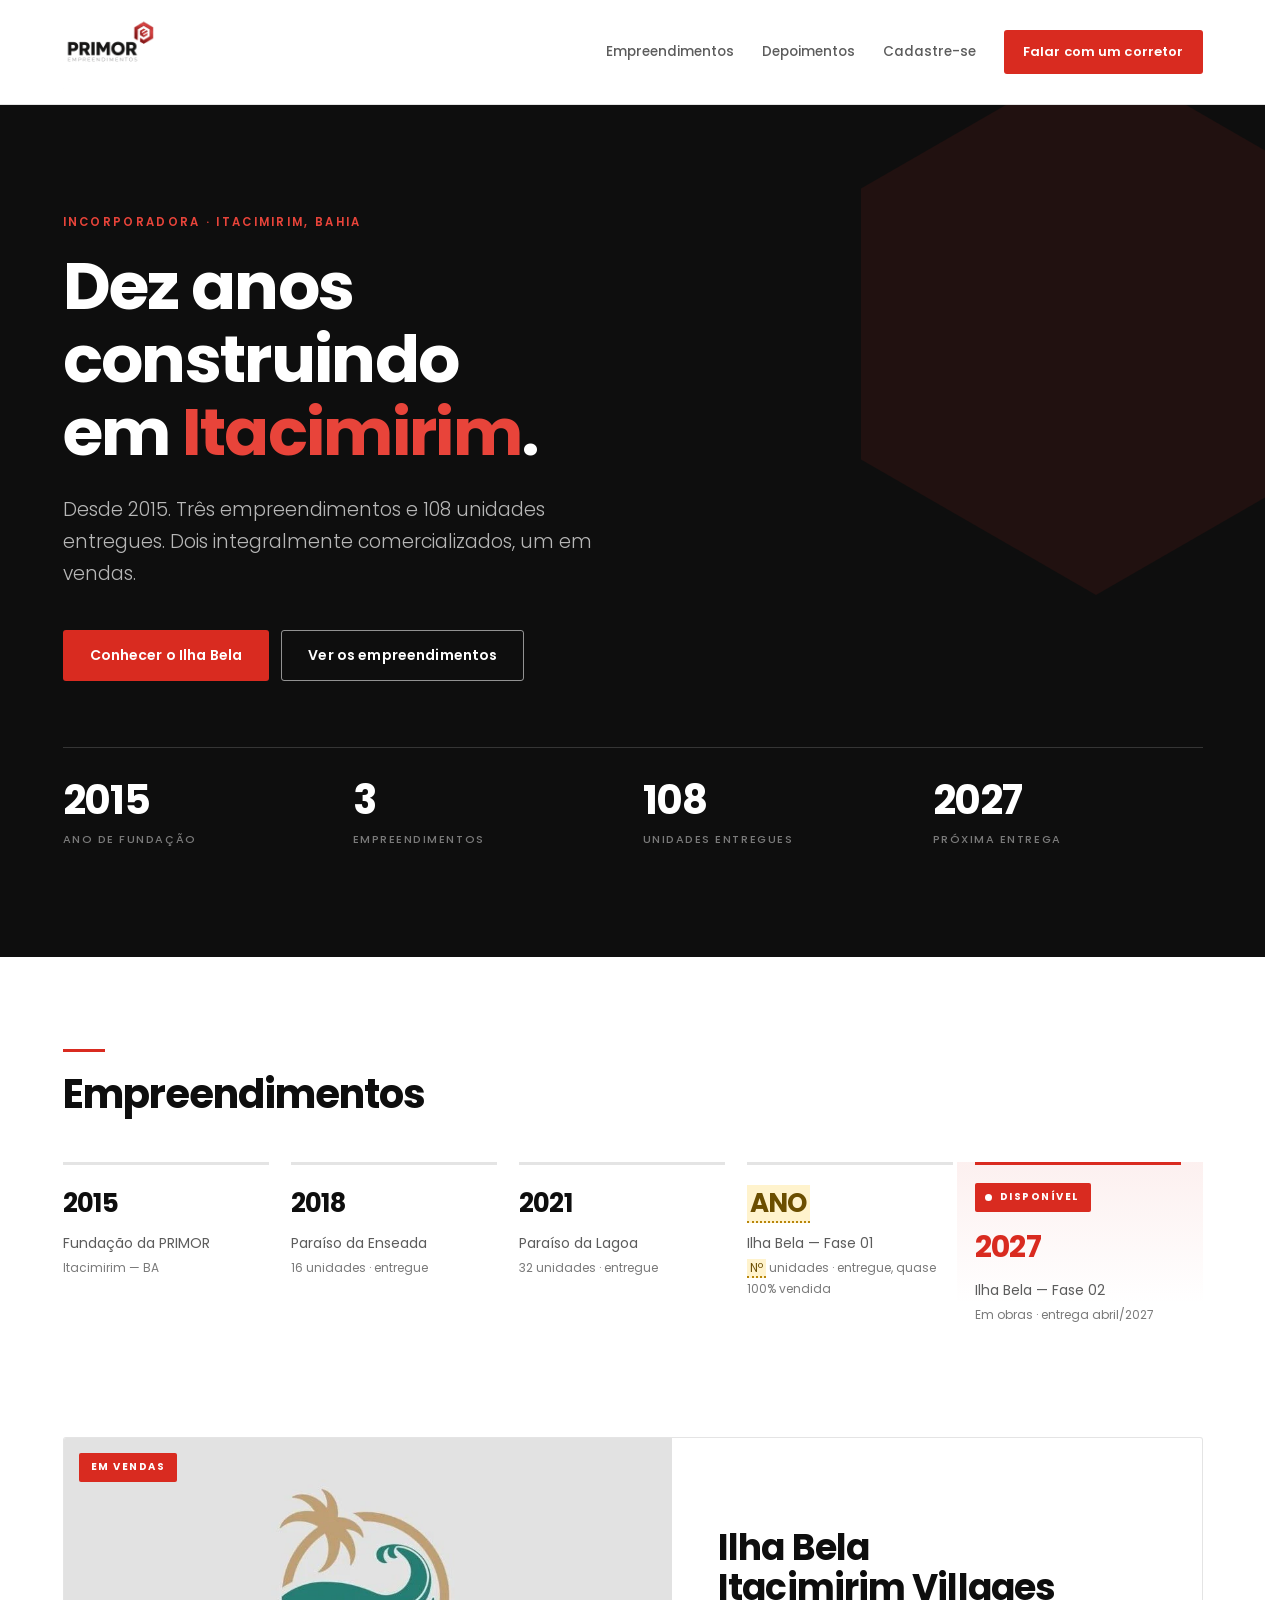
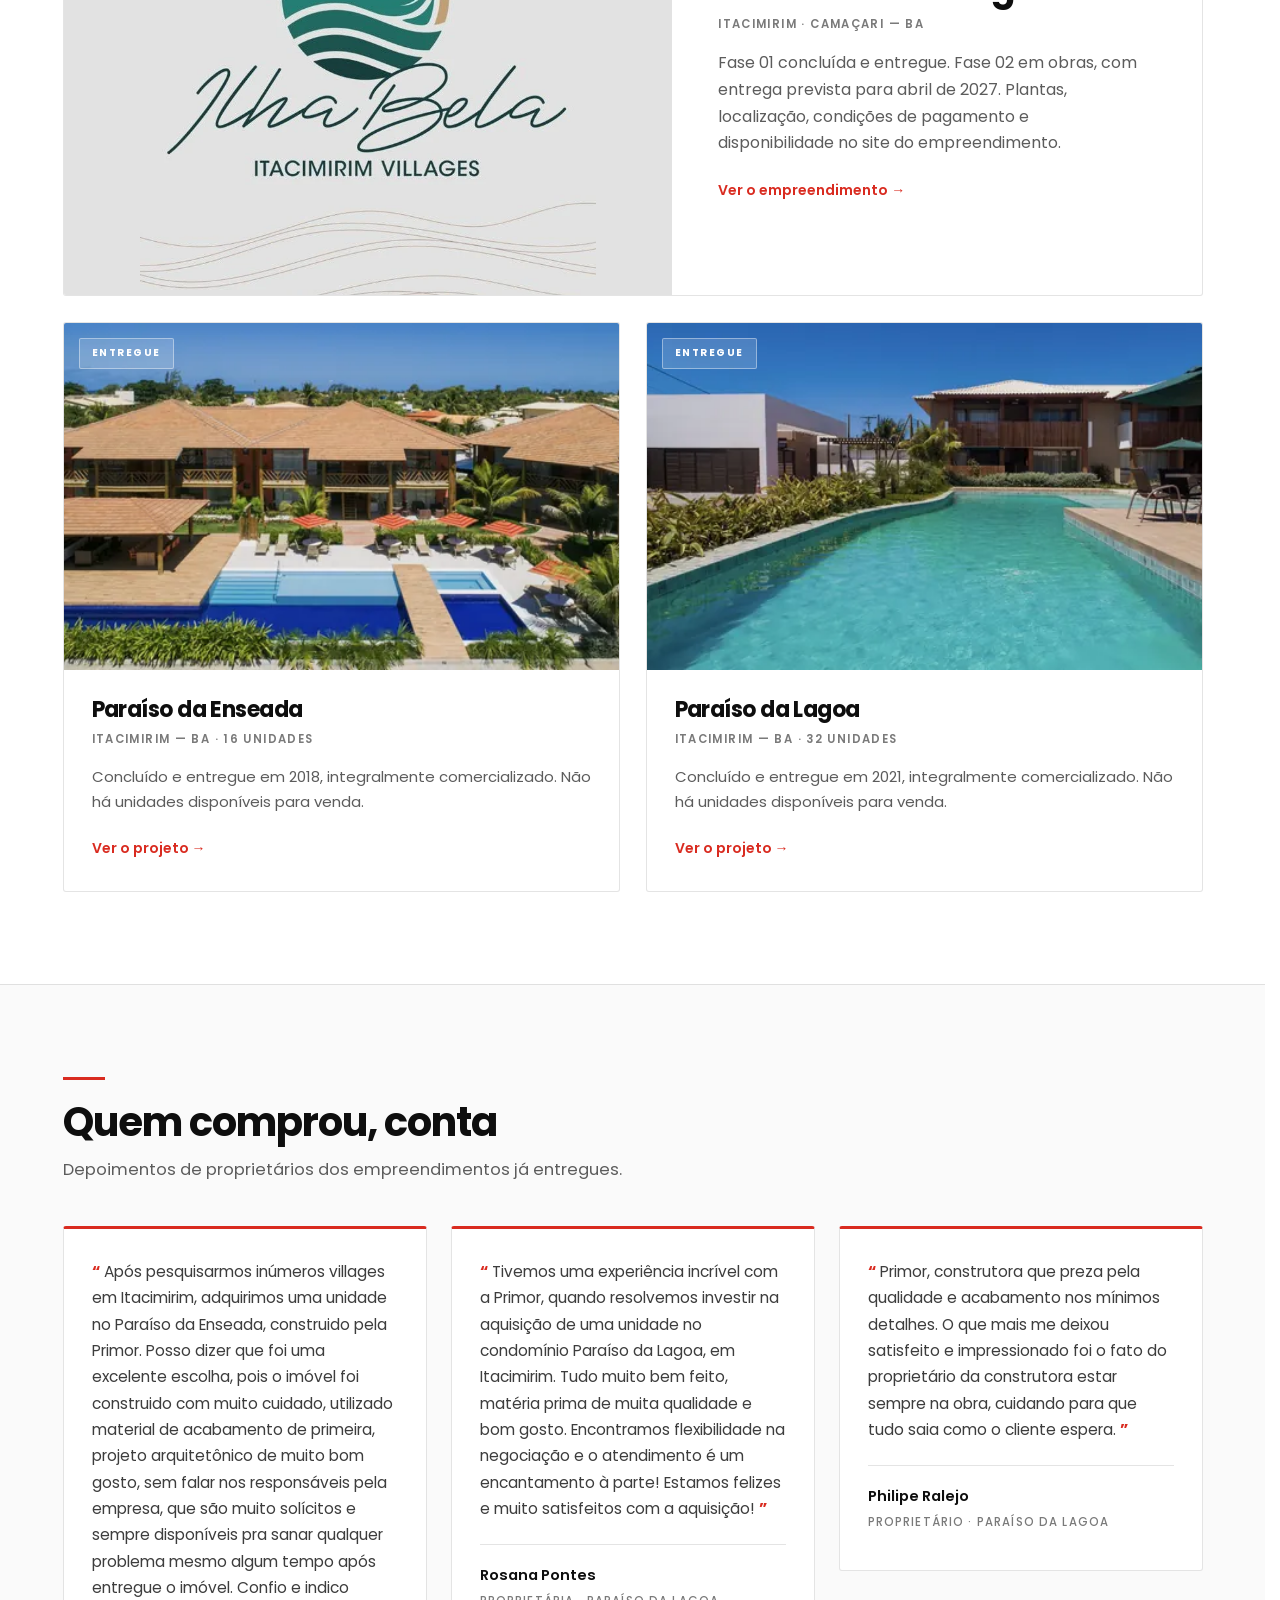
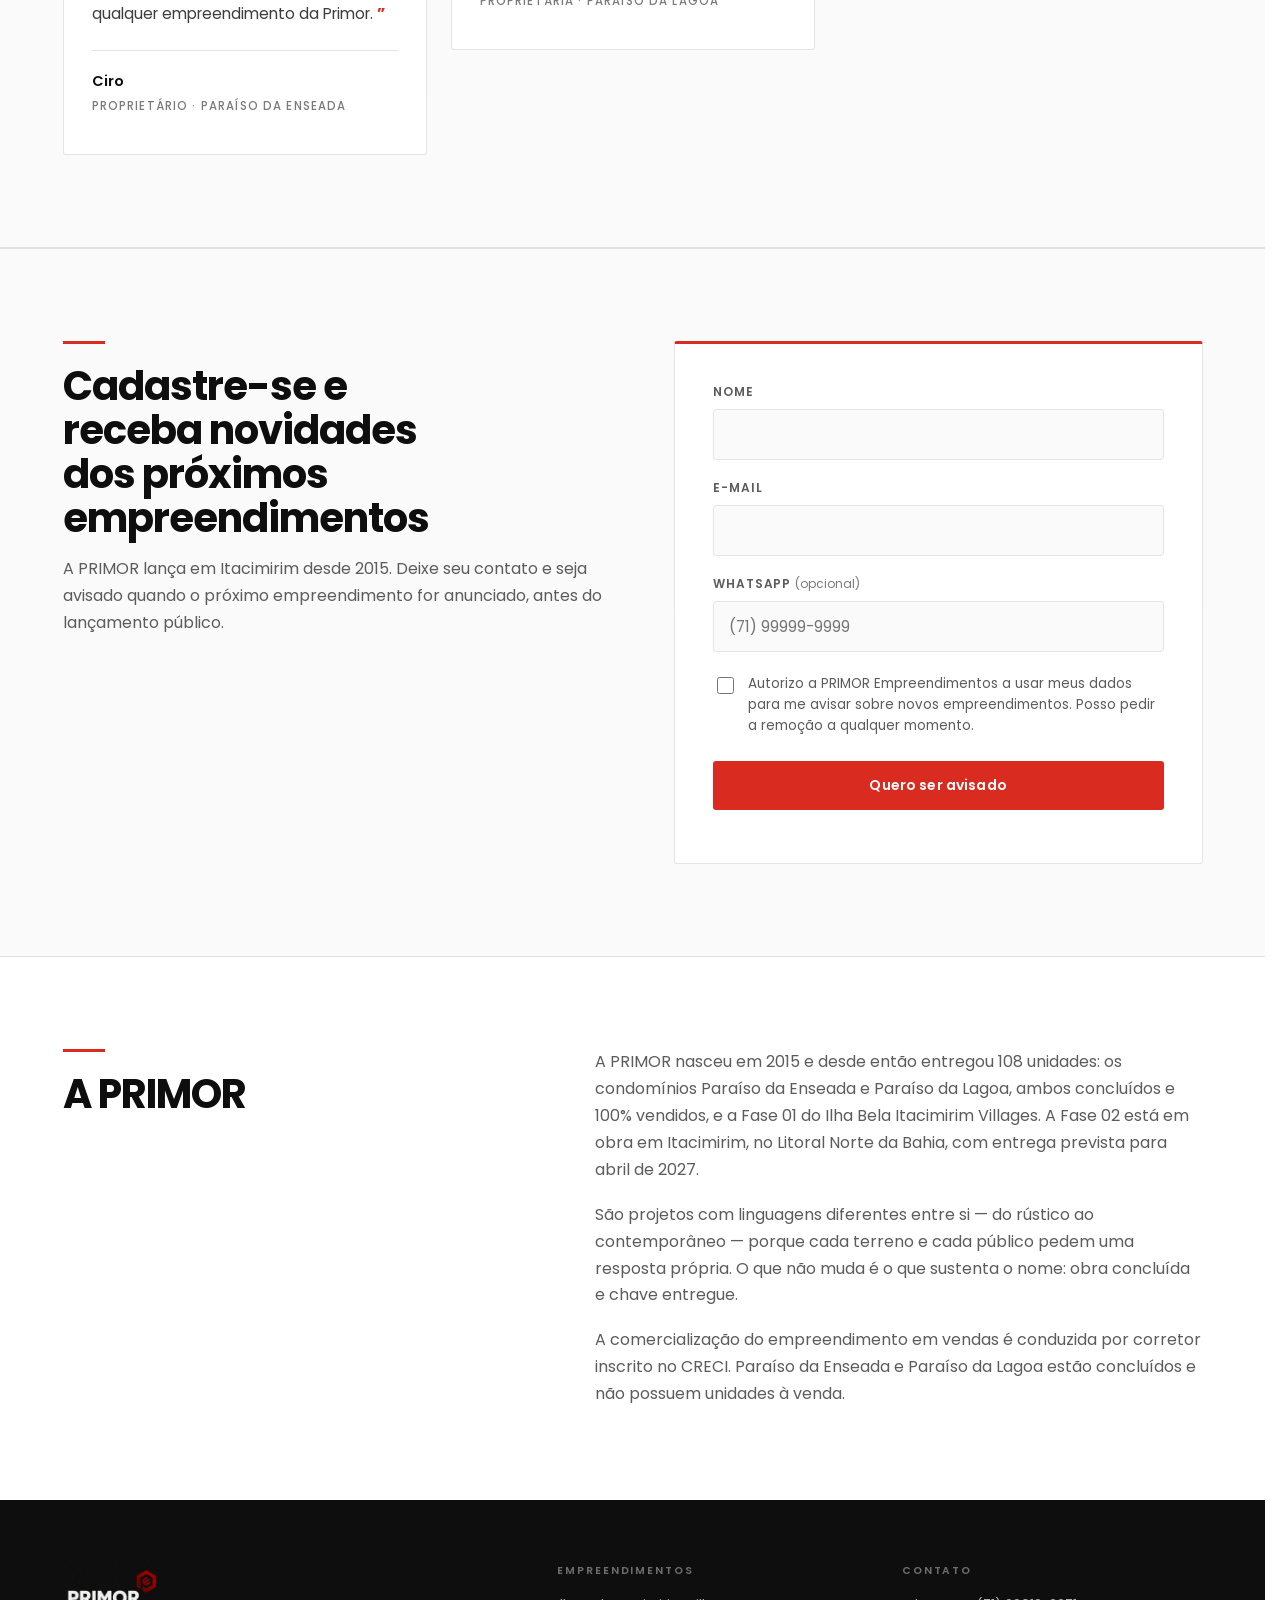
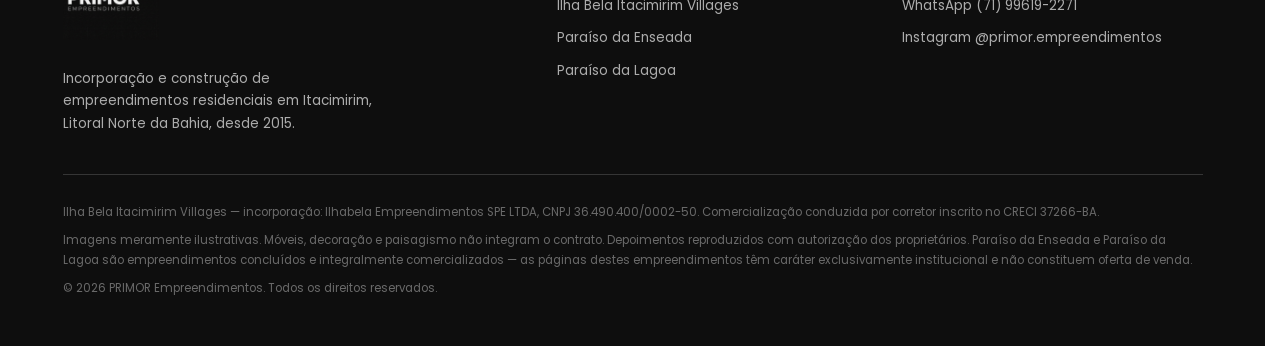
==== commit 8f503332: "Separa as fases do Ilha Bela na linha do tempo, com destaque e movimento A linha do tempo passa de q" ====
--- a/index.html
+++ b/index.html
@@ -110,15 +110,61 @@
   @media (max-width: 780px) { .grade-dupla { grid-template-columns: 1fr; } }
 
   /* ---- Linha do tempo ---- */
-  .linha-tempo { display: grid; grid-template-columns: repeat(4, 1fr); gap: 0; margin-top: 46px; }
-  @media (max-width: 820px) { .linha-tempo { grid-template-columns: 1fr 1fr; row-gap: 34px; } }
-  @media (max-width: 460px) { .linha-tempo { grid-template-columns: 1fr; } }
-  .marco { padding-right: 26px; border-top: 3px solid var(--cinza-200); padding-top: 20px; position: relative; }
-  .marco.ativo { border-top-color: var(--vermelho); }
+  .linha-tempo { display: grid; grid-template-columns: repeat(5, 1fr); gap: 0; margin-top: 46px; }
+  @media (max-width: 1080px) { .linha-tempo { grid-template-columns: repeat(3, 1fr); row-gap: 38px; } }
+  @media (max-width: 720px)  { .linha-tempo { grid-template-columns: repeat(2, 1fr); } }
+  @media (max-width: 460px)  { .linha-tempo { grid-template-columns: 1fr; } }
+
+  .marco { position: relative; padding: 20px 22px 0 0; }
+
+  /* A linha de cada marco e um pseudo-elemento, nao border-top, para poder
+     ser desenhada com scaleX — transform e desenhado na placa de video.
+     Animar a largura forcaria recalculo de layout a cada quadro. */
+  .marco::before {
+    content: ""; position: absolute; top: 0; left: 0; right: 22px; height: 3px;
+    background: var(--cinza-200); transform-origin: left center;
+  }
+  .motion .marco::before {
+    transform: scaleX(0);
+    transition: transform .7s cubic-bezier(.22, .61, .36, 1);
+    transition-delay: calc(var(--atraso, 0) * 130ms + 120ms);
+  }
+  .motion .marco.visivel::before { transform: scaleX(1); }
+
   .marco b { display: block; font-size: 26px; font-weight: 700; letter-spacing: -.02em; margin-bottom: 6px; }
-  .marco.ativo b { color: var(--vermelho); }
-  .marco span { font-size: 14px; color: var(--cinza-600); display: block; }
+  /* Filho direto e com :not(): sem isso ".marco span" (0,1,1) vence
+     ".selo-disponivel" (0,1,0), o selo vira bloco de largura total e o
+     texto branco volta a cinza em cima do vermelho. O ">" tambem impede
+     que a regra alcance o ponto que pulsa, dentro do selo. */
+  .marco > span:not(.selo-disponivel) { font-size: 14px; color: var(--cinza-600); display: block; }
   .marco small { font-size: 12px; color: var(--cinza-500); display: block; margin-top: 3px; }
+
+  /* ---- Marco em destaque: a unica fase com unidades disponiveis ---- */
+  .marco-destaque { padding-left: 18px; margin-left: -18px; padding-bottom: 20px;
+                    background: linear-gradient(180deg, rgba(217, 43, 32, .07), rgba(217, 43, 32, 0) 78%); }
+  .marco-destaque::before { background: var(--vermelho); left: 18px; }
+  .motion .marco-destaque::before { transition-duration: .9s; }
+  .marco-destaque b { color: var(--vermelho); font-size: 30px; }
+
+  .selo-disponivel {
+    display: inline-flex; align-items: center; gap: 8px;
+    background: var(--vermelho); color: #fff;
+    font-size: 10px; font-weight: 700; letter-spacing: .15em; text-transform: uppercase;
+    padding: 6px 12px 6px 10px; border-radius: 2px; margin-bottom: 10px;
+  }
+  .selo-disponivel .ponto { position: relative; width: 7px; height: 7px; border-radius: 50%; background: #fff; }
+  /* O anel que pulsa e um pseudo-elemento com transform e opacity: some da
+     thread principal e nao repinta o resto. */
+  .selo-disponivel .ponto::after {
+    content: ""; position: absolute; inset: 0; border-radius: 50%;
+    background: #fff; opacity: 0;
+  }
+  .motion .selo-disponivel .ponto::after { animation: pulso 2.4s cubic-bezier(.4, 0, .6, 1) infinite; }
+  @keyframes pulso {
+    0%   { transform: scale(1);   opacity: .7; }
+    70%  { transform: scale(3.2); opacity: 0; }
+    100% { transform: scale(3.2); opacity: 0; }
+  }
 
   /* ---- Sobre ---- */
   .sobre-grid { display: grid; grid-template-columns: 1fr 1.3fr; gap: 66px; align-items: start; }
@@ -189,8 +235,14 @@
         <div class="marco">
           <b>2021</b><span>Paraíso da Lagoa</span><small>32 unidades &middot; entregue</small>
         </div>
-        <div class="marco ativo">
-          <b>2027</b><span>Ilha Bela &mdash; Fase 02</span><small>60 entregues &middot; Fase 02 em obras</small>
+        <div class="marco">
+          <b><span class="pendente">ANO</span></b><span>Ilha Bela &mdash; Fase 01</span>
+          <small><span class="pendente">Nº</span> unidades &middot; entregue, quase 100% vendida</small>
+        </div>
+        <div class="marco marco-destaque">
+          <span class="selo-disponivel"><span class="ponto"></span>Disponível</span>
+          <b>2027</b><span>Ilha Bela &mdash; Fase 02</span>
+          <small>Em obras &middot; entrega abril/2027</small>
         </div>
       </div>
     </div>
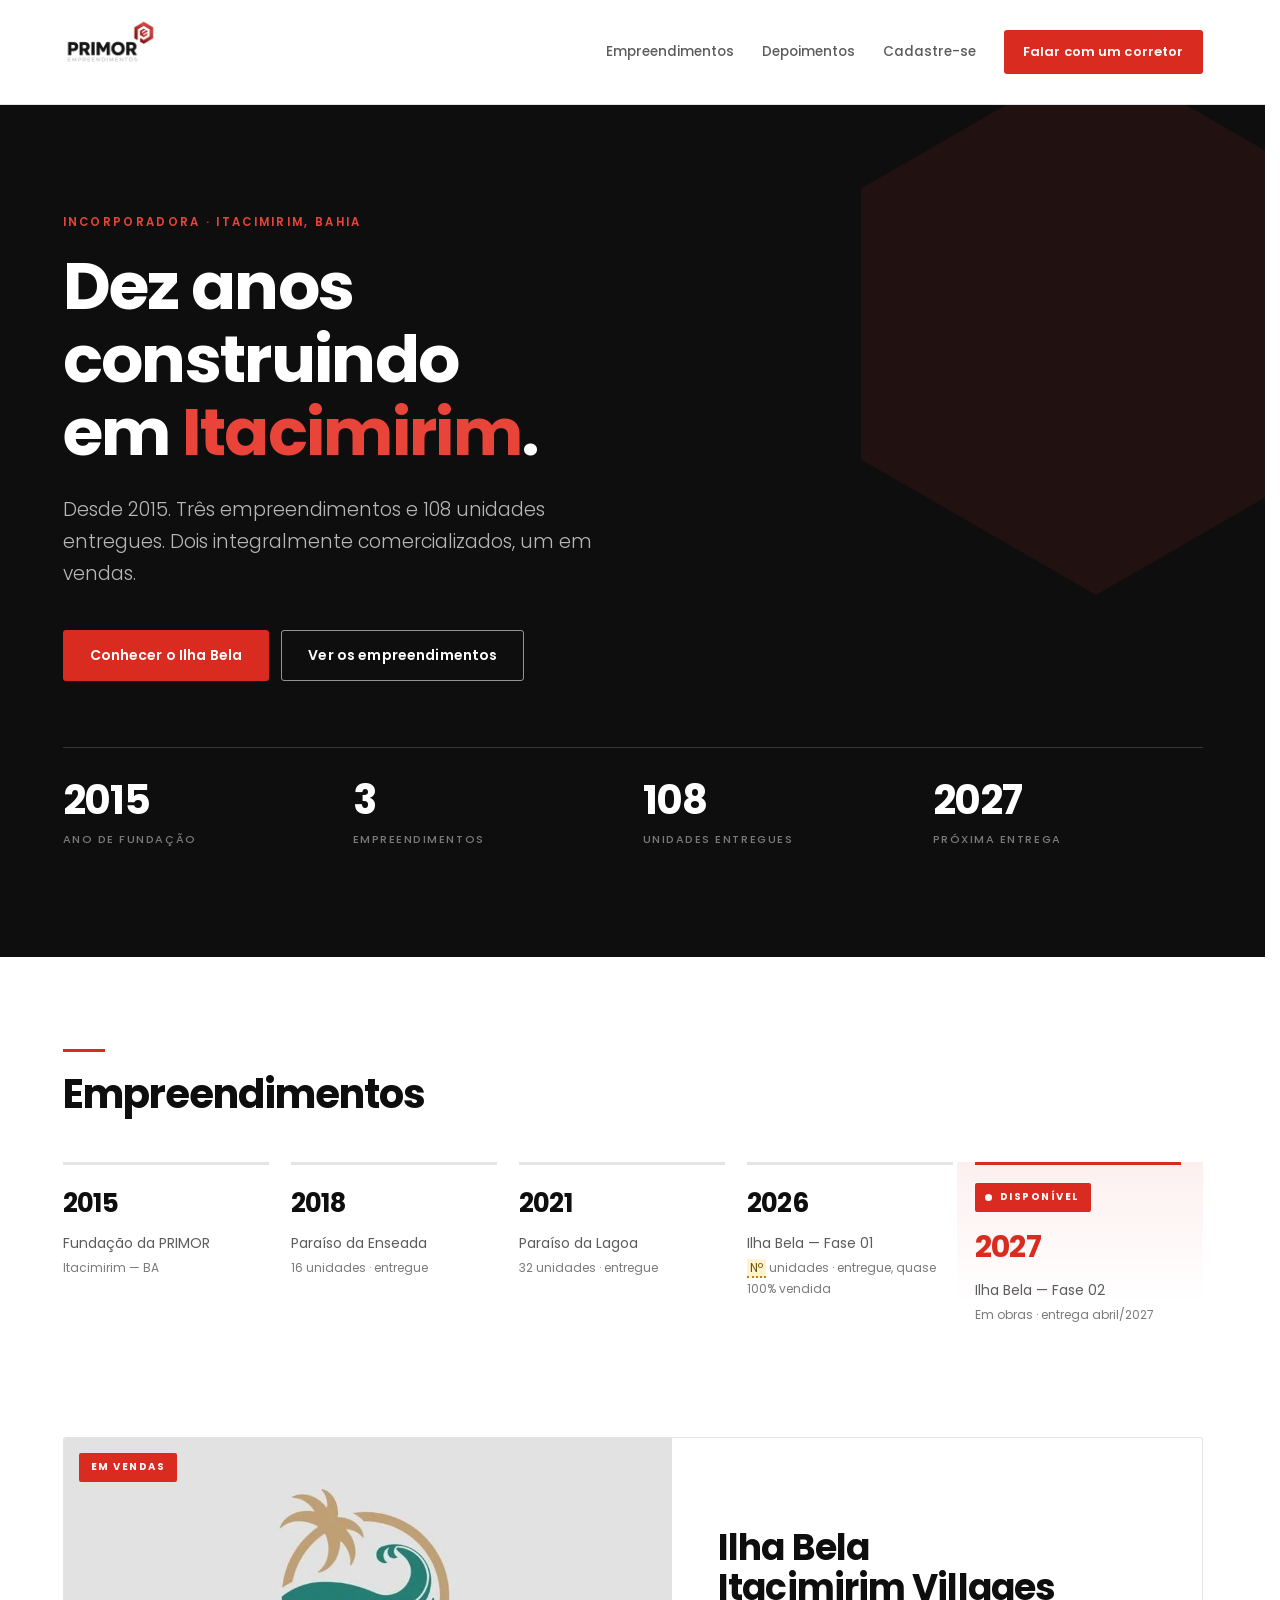
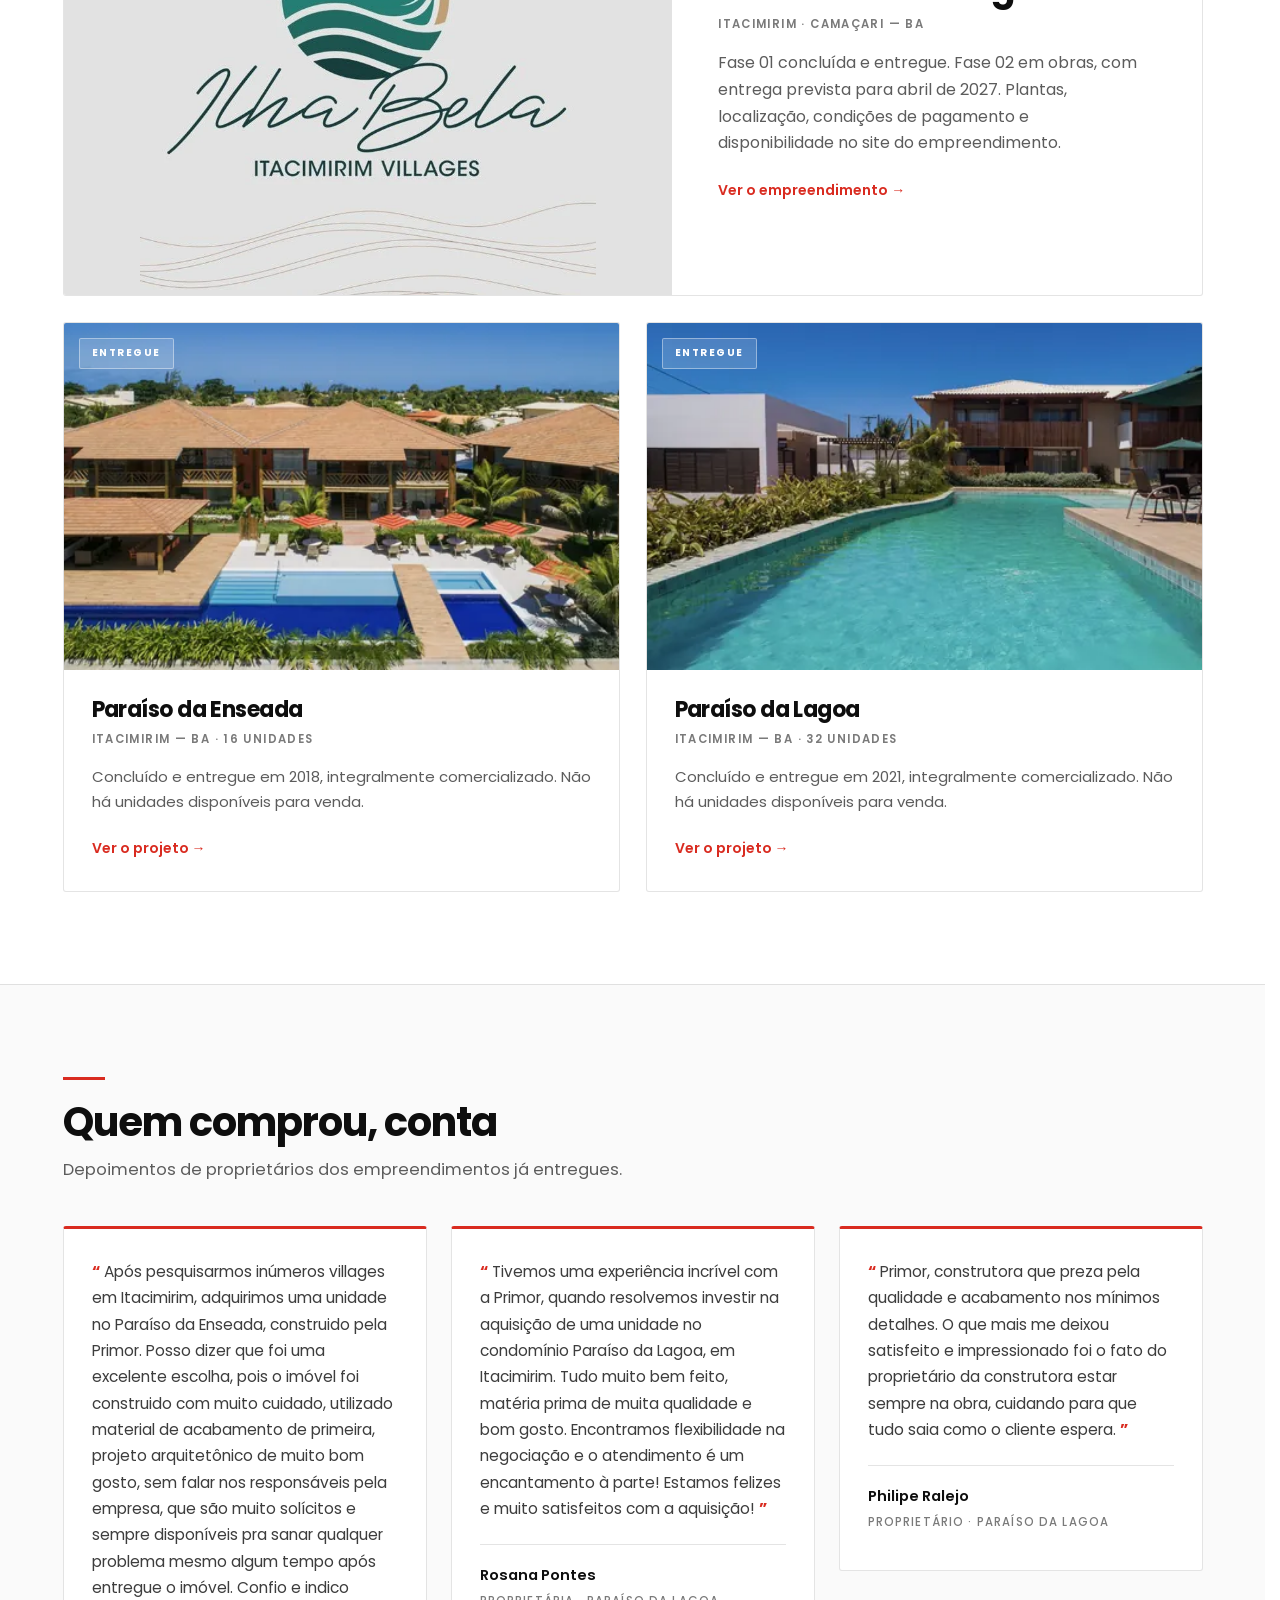
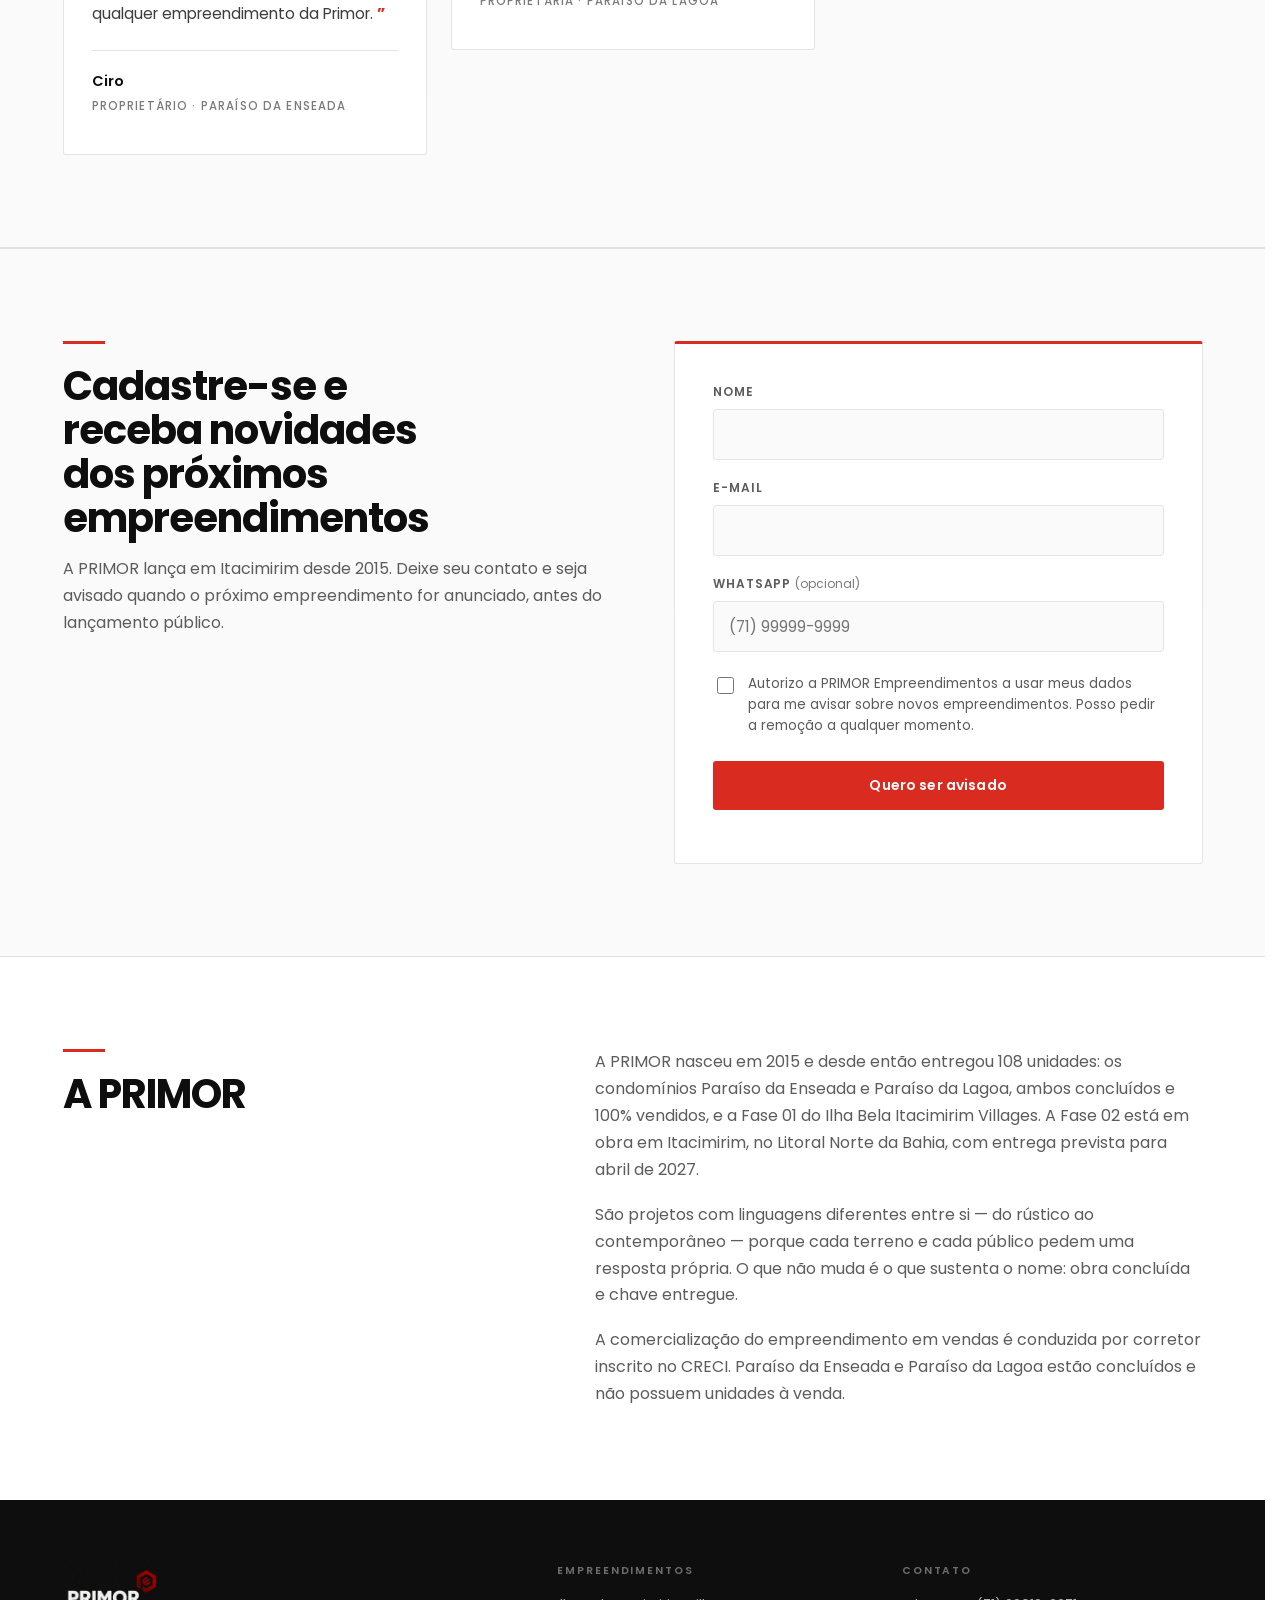
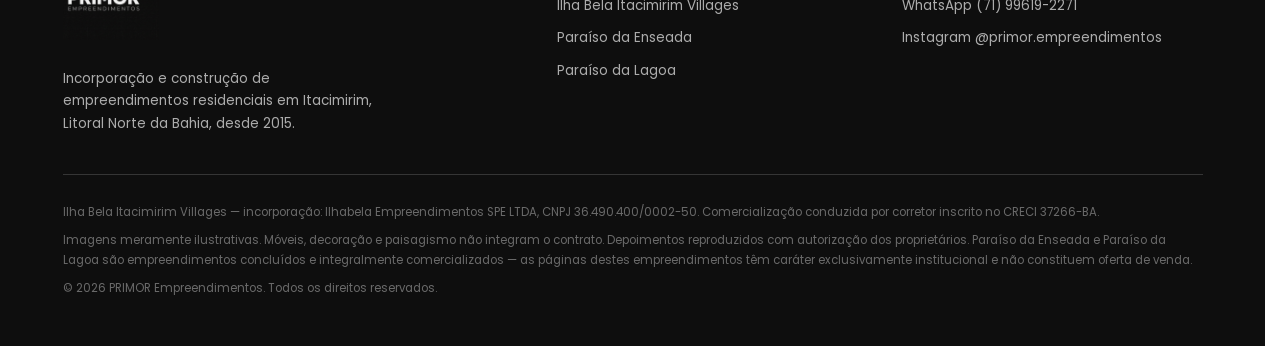
==== commit b13c5dec: "Ano de entrega da Fase 01 do Ilha Bela: 2026 Fecha a linha do tempo em 2015, 2018, 2021, 2026 e 2027" ====
--- a/index.html
+++ b/index.html
@@ -236,7 +236,7 @@
           <b>2021</b><span>Paraíso da Lagoa</span><small>32 unidades &middot; entregue</small>
         </div>
         <div class="marco">
-          <b><span class="pendente">ANO</span></b><span>Ilha Bela &mdash; Fase 01</span>
+          <b>2026</b><span>Ilha Bela &mdash; Fase 01</span>
           <small><span class="pendente">Nº</span> unidades &middot; entregue, quase 100% vendida</small>
         </div>
         <div class="marco marco-destaque">
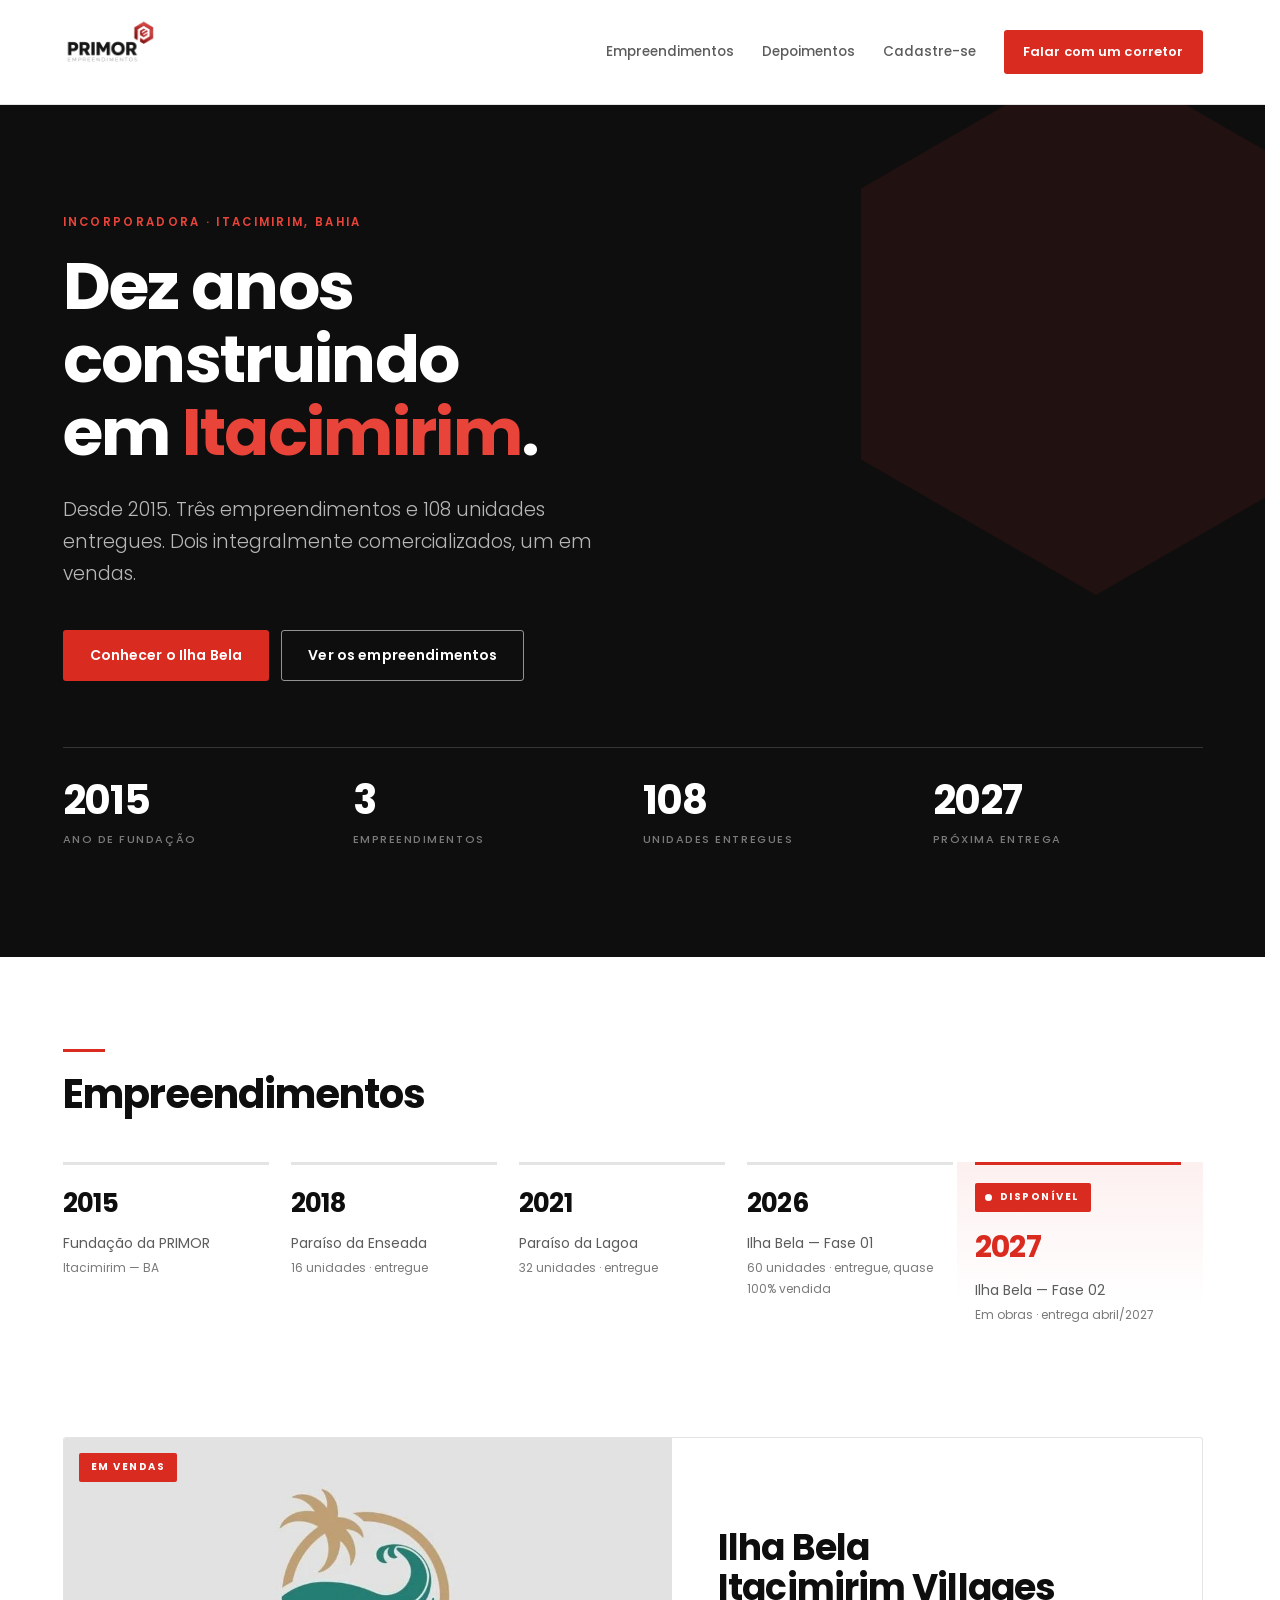
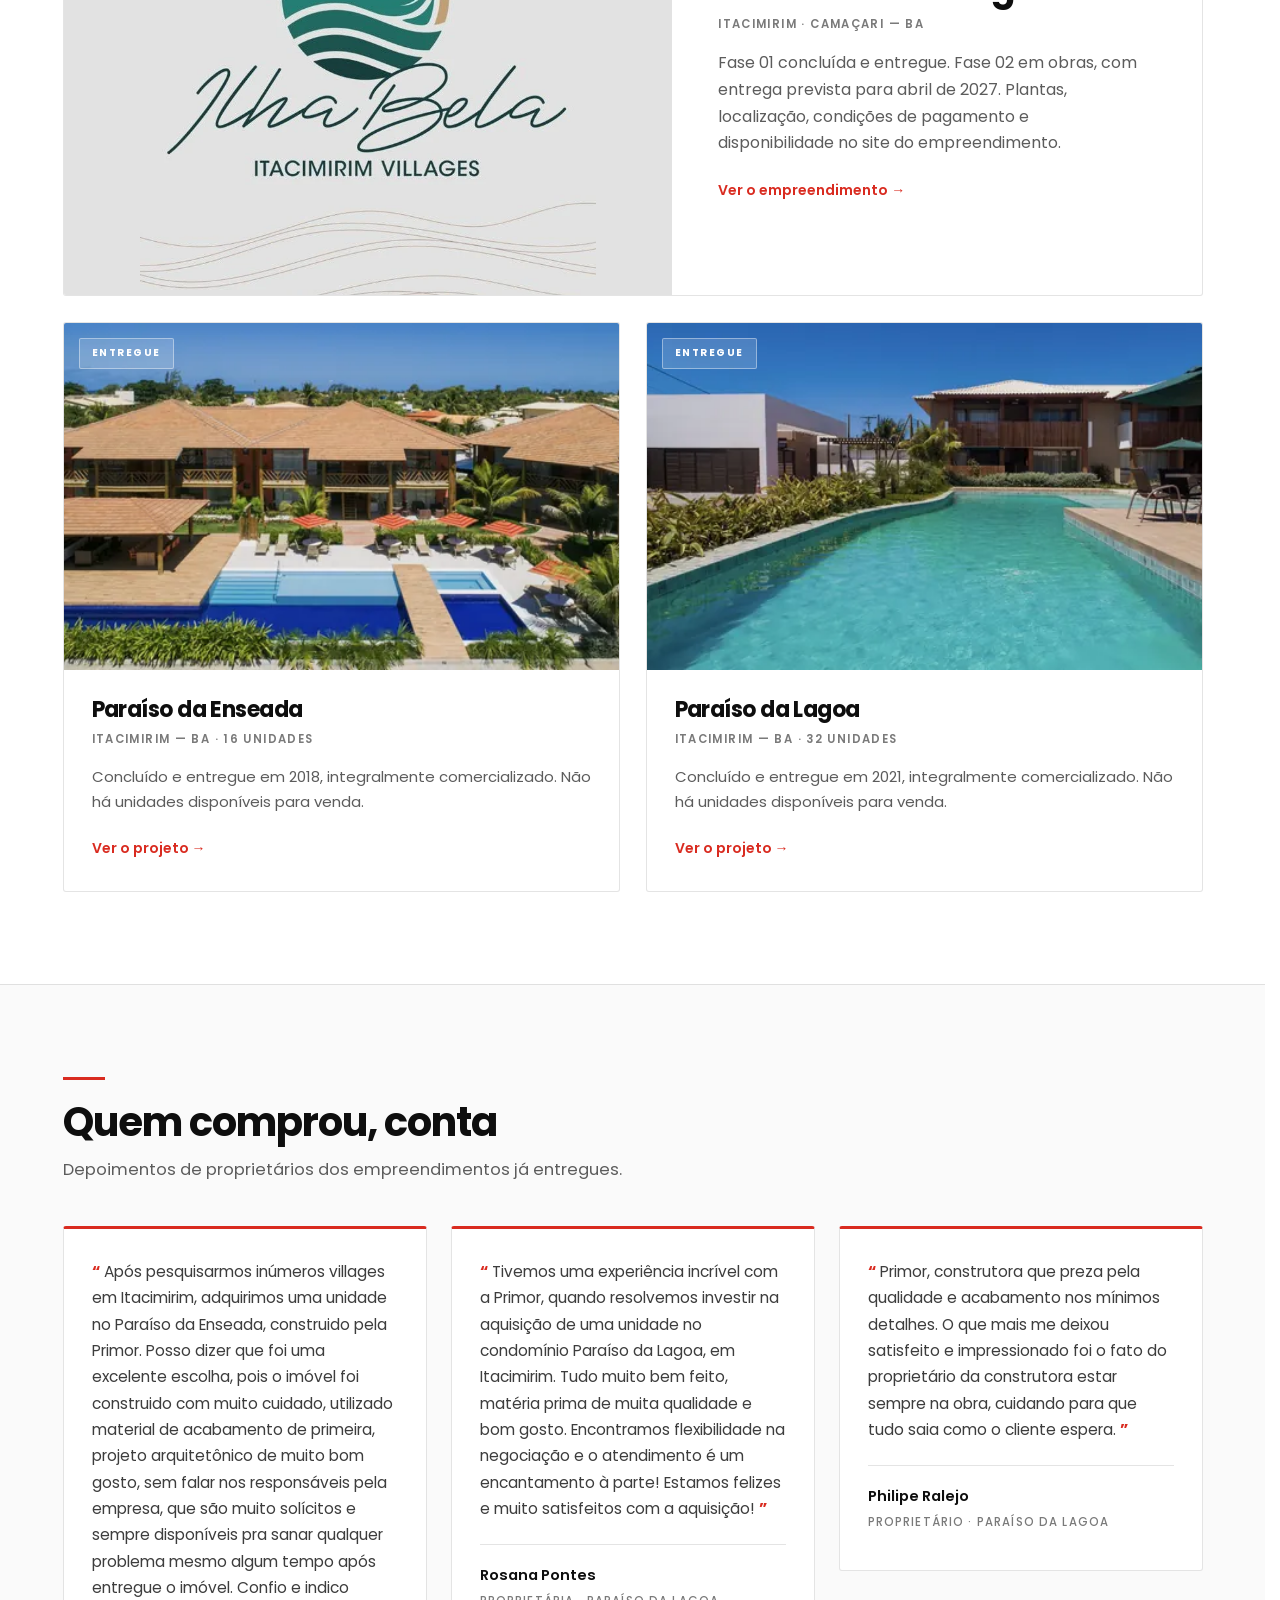
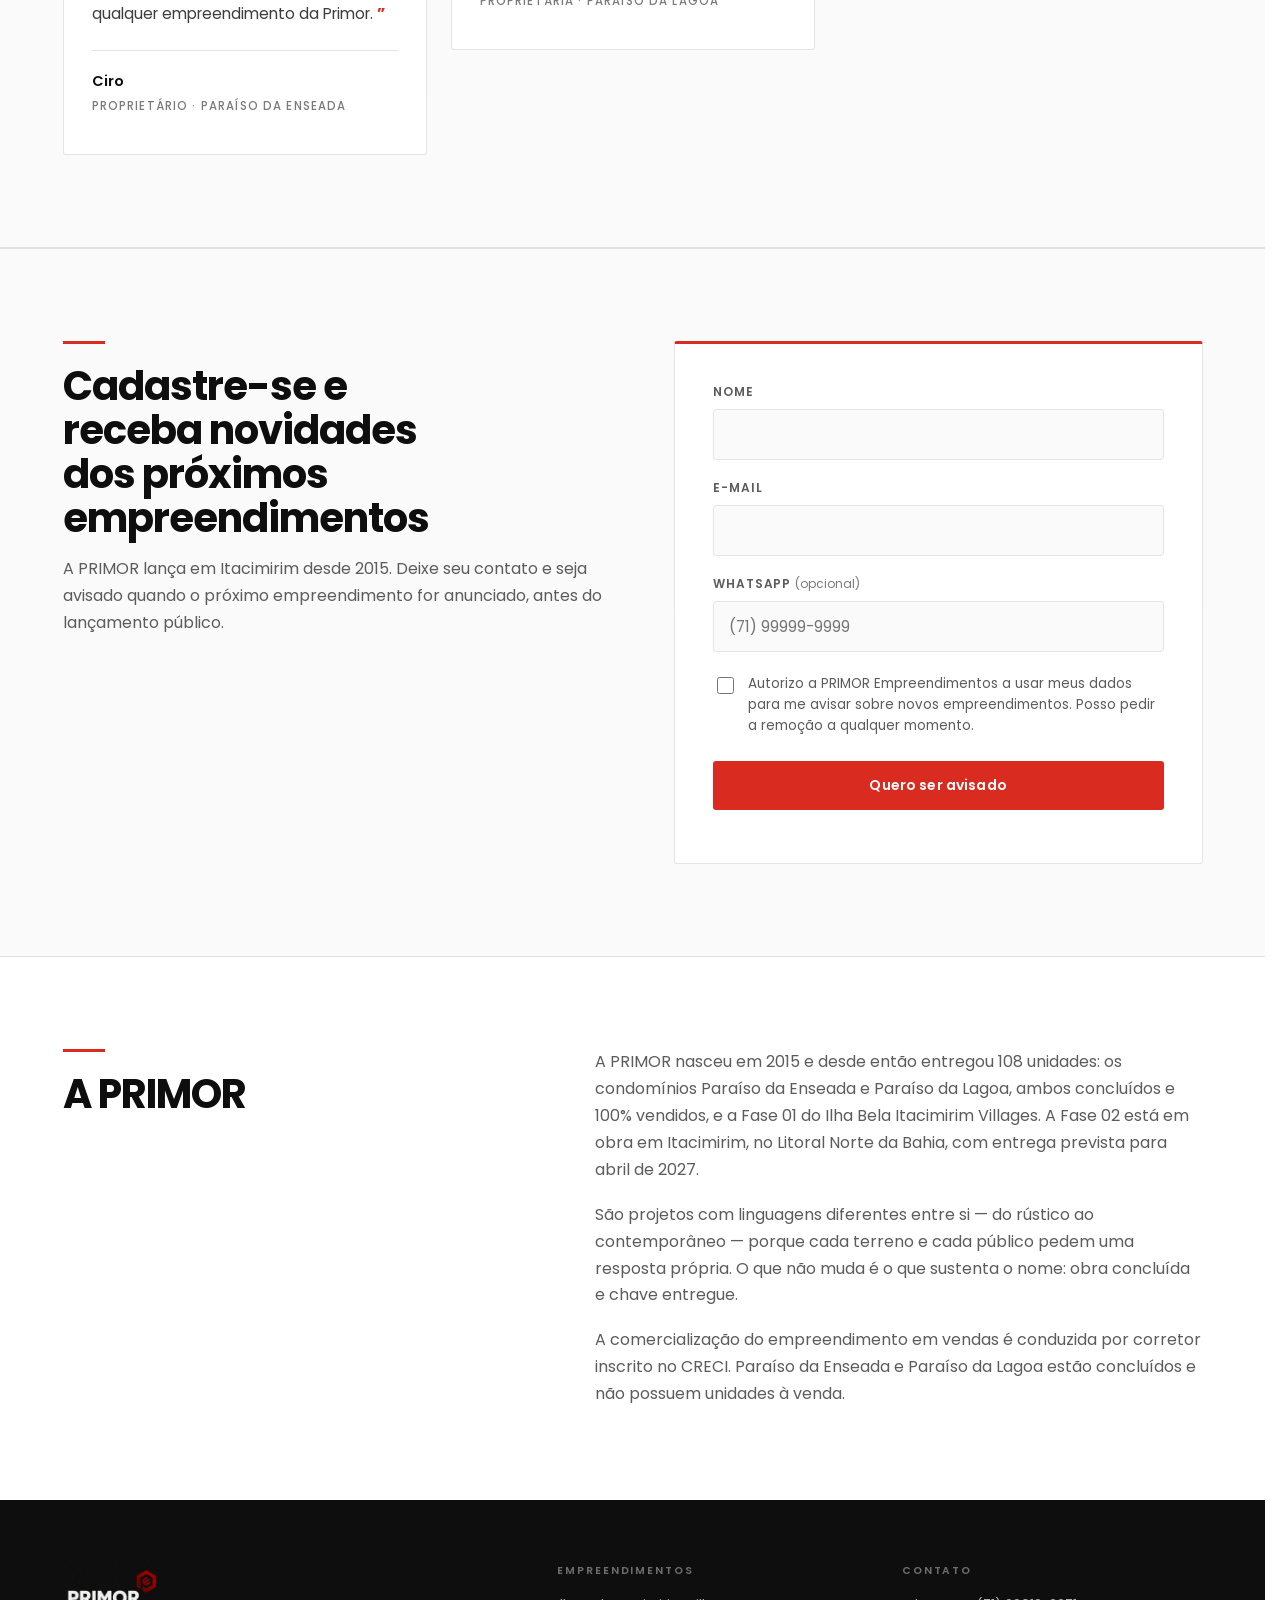
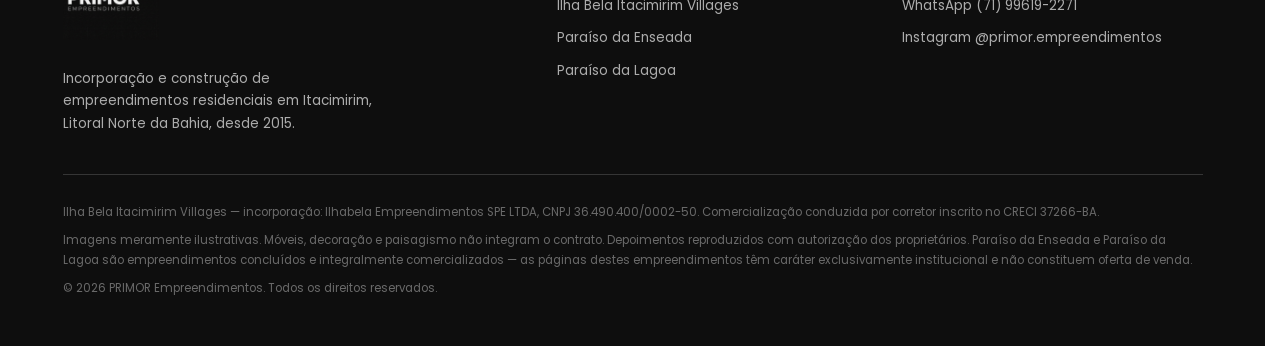
==== commit 184c38dc: "Fase 01 do Ilha Bela: 60 unidades entregues Fecha a contradicao entre "60 ilhabela fase 1" e "a fase" ====
--- a/index.html
+++ b/index.html
@@ -237,7 +237,7 @@
         </div>
         <div class="marco">
           <b>2026</b><span>Ilha Bela &mdash; Fase 01</span>
-          <small><span class="pendente">Nº</span> unidades &middot; entregue, quase 100% vendida</small>
+          <small>60 unidades &middot; entregue, quase 100% vendida</small>
         </div>
         <div class="marco marco-destaque">
           <span class="selo-disponivel"><span class="ponto"></span>Disponível</span>
